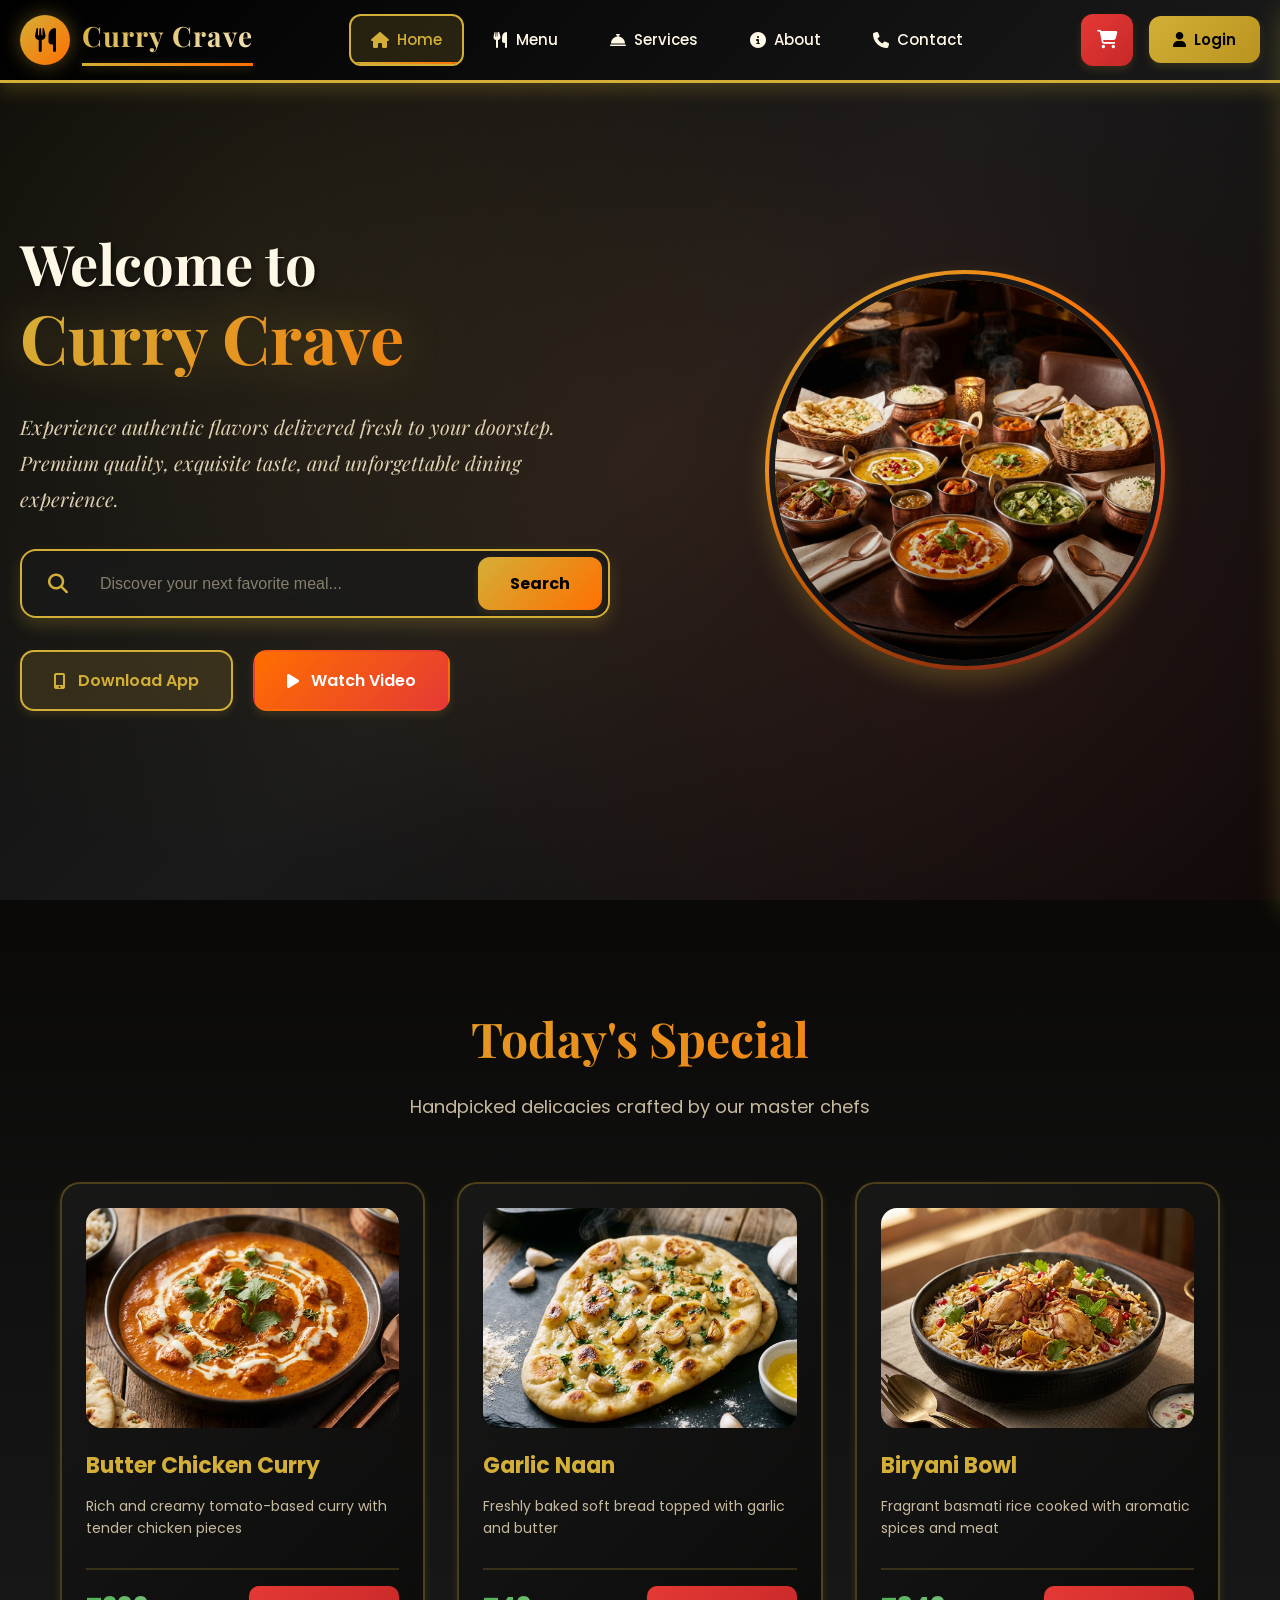
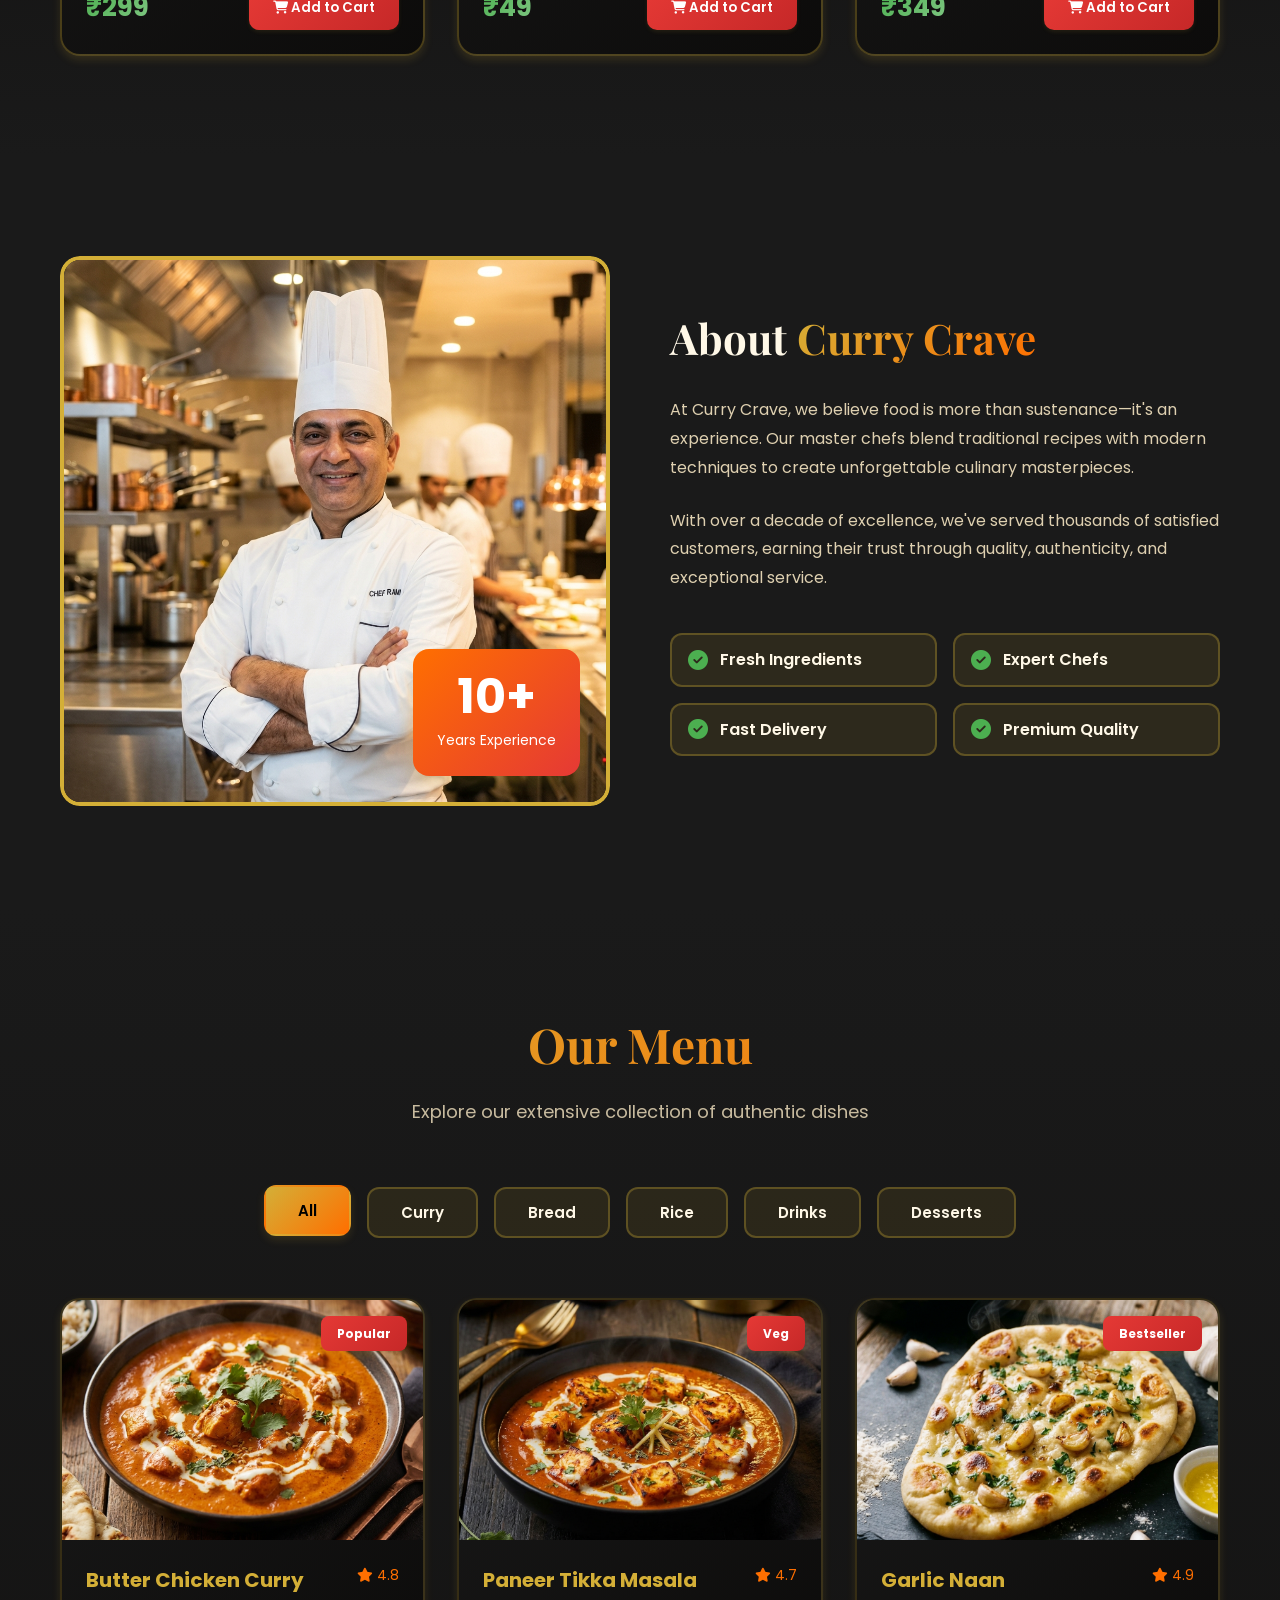
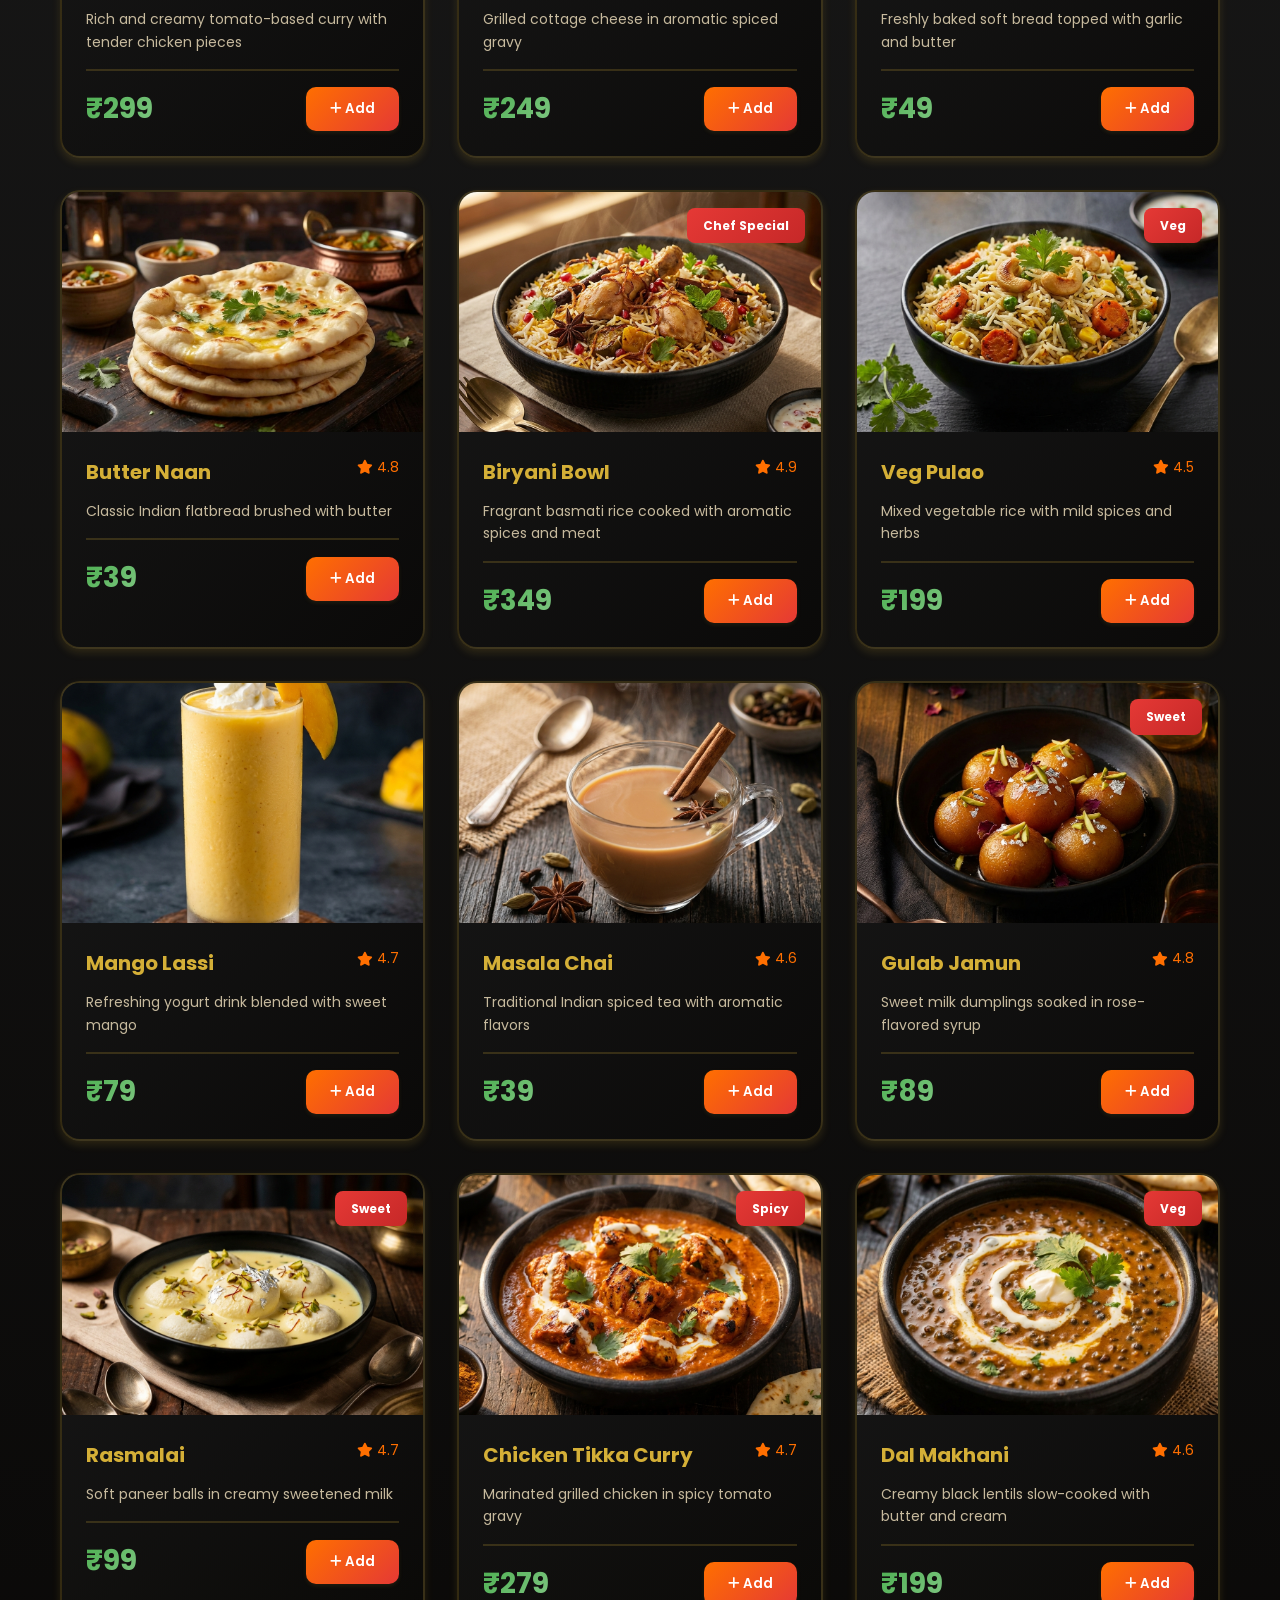
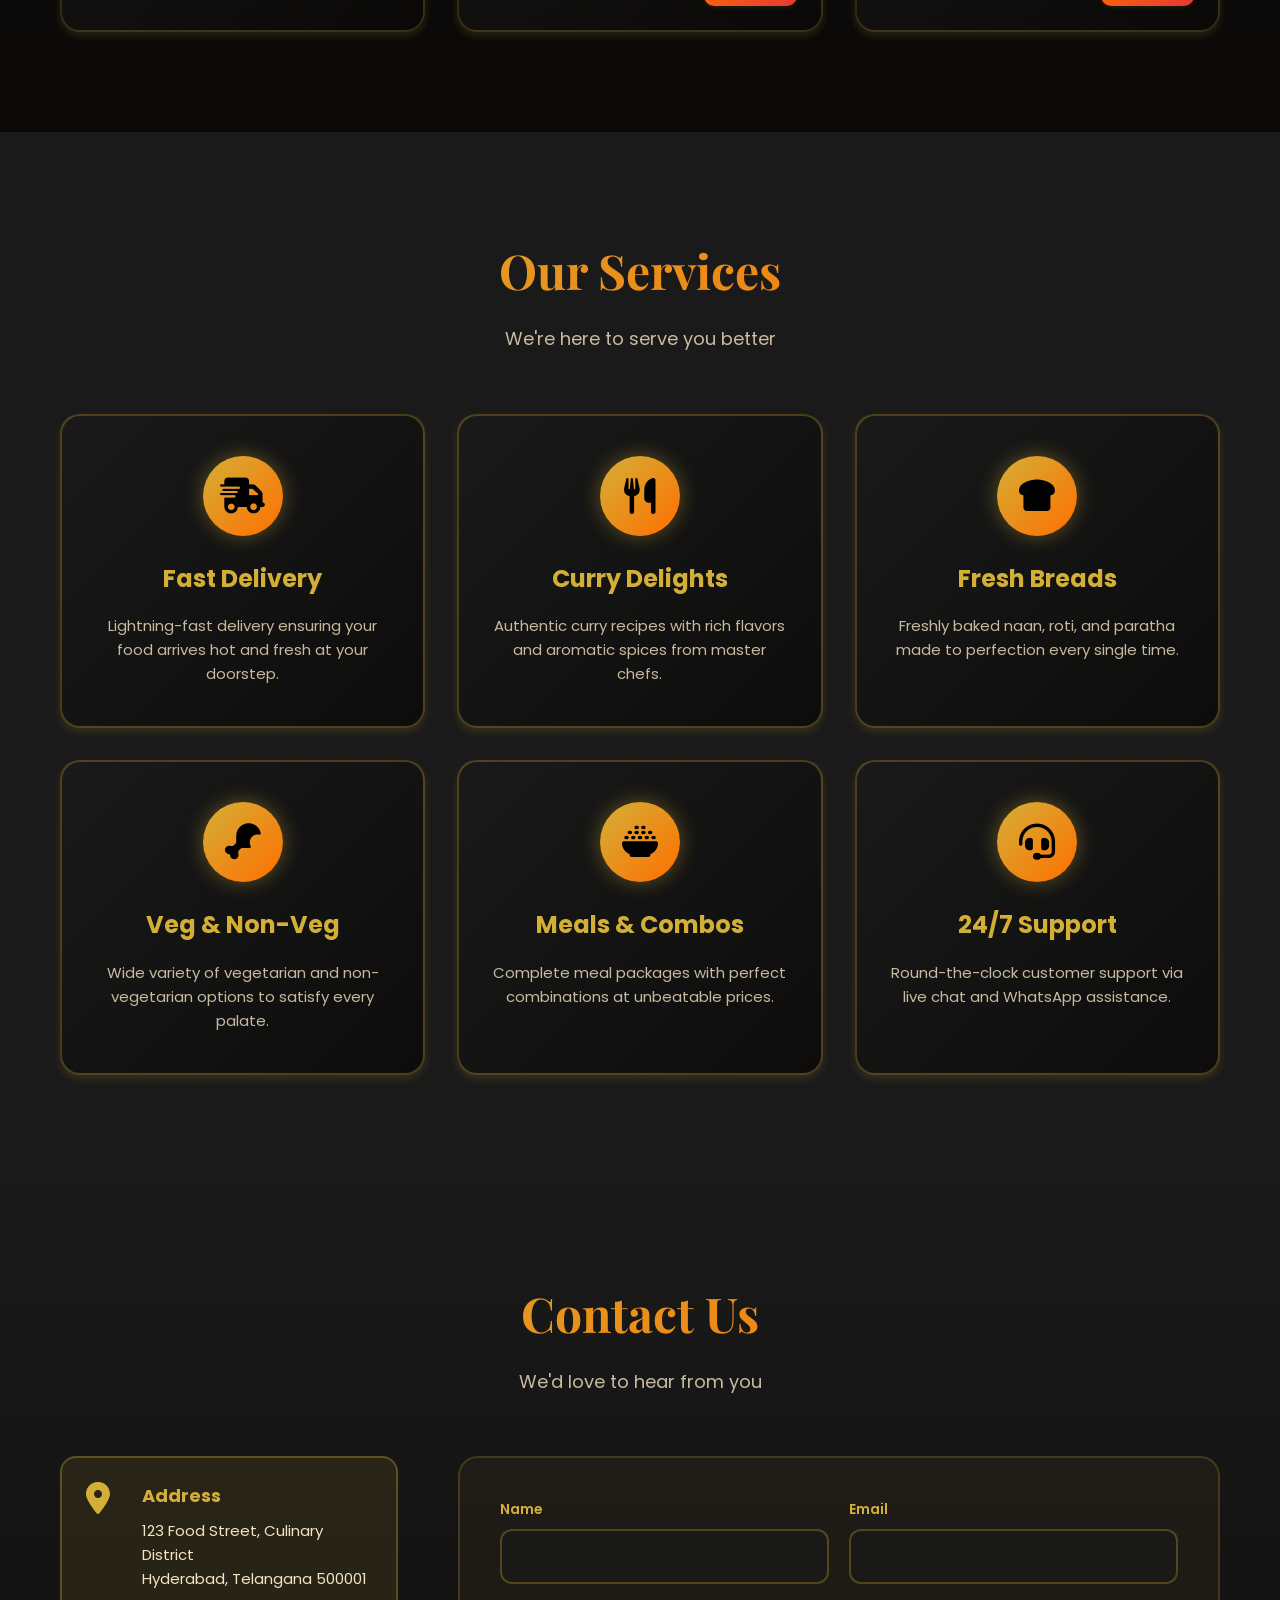
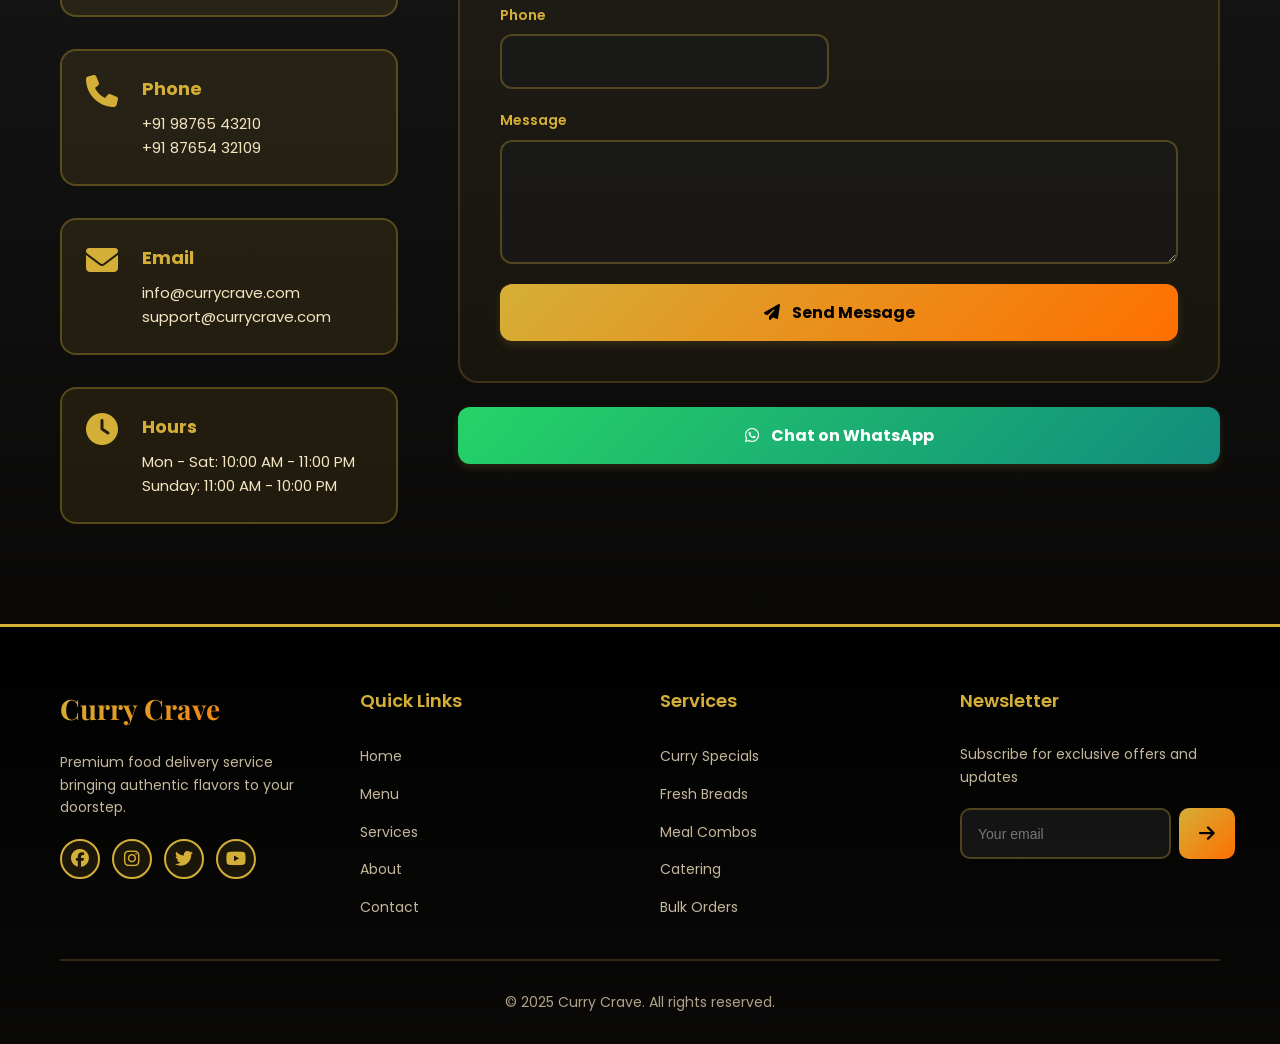
==== index.html @ 7a87005b "Initial commit: Complete Curry Crave website with all images and documentation" ====
<!DOCTYPE html>
<html lang="en">
<head>
    <meta charset="UTF-8">
    <meta name="viewport" content="width=device-width, initial-scale=1.0">
    <title>Curry Crave - Premium Food Delivery</title>
    <link rel="stylesheet" href="css/styles.css">
    <link rel="stylesheet" href="https://cdnjs.cloudflare.com/ajax/libs/font-awesome/6.4.0/css/all.min.css">
    <link href="https://fonts.googleapis.com/css2?family=Playfair+Display:wght@400;700&family=Poppins:wght@300;400;500;600;700&display=swap" rel="stylesheet">
</head>
<body>
    <!-- Navigation Bar -->
    <nav class="navbar" id="navbar">
        <div class="nav-container">
            <!-- Logo Section -->
            <div class="logo-section">
                <div class="logo-icon">
                    <i class="fas fa-utensils"></i>
                </div>
                <div class="logo-text">
                    <a href="#home" class="brand-name">Curry Crave</a>
                    <div class="logo-underline"></div>
                </div>
            </div>
            
            <!-- Desktop Navigation -->
            <div class="nav-links desktop-nav">
                <a href="#home" class="nav-link active">
                    <i class="fas fa-home"></i>
                    <span>Home</span>
                </a>
                <a href="#menu" class="nav-link">
                    <i class="fas fa-utensils"></i>
                    <span>Menu</span>
                </a>
                <a href="#services" class="nav-link">
                    <i class="fas fa-concierge-bell"></i>
                    <span>Services</span>
                </a>
                <a href="#about" class="nav-link">
                    <i class="fas fa-info-circle"></i>
                    <span>About</span>
                </a>
                <a href="#contact" class="nav-link">
                    <i class="fas fa-phone"></i>
                    <span>Contact</span>
                </a>
            </div>

            <!-- Cart and Auth Buttons -->
            <div class="nav-actions">
                <a href="#cart" class="cart-btn">
                    <i class="fas fa-shopping-cart"></i>
                    <span class="cart-count" id="cartCount">0</span>
                </a>
                <button class="auth-btn" id="authBtn">
                    <i class="fas fa-user"></i>
                    <span>Login</span>
                </button>
            </div>

            <!-- Mobile Menu Toggle -->
            <button class="mobile-menu-toggle" id="mobileMenuToggle">
                <span></span>
                <span></span>
                <span></span>
            </button>
        </div>

        <!-- Mobile Navigation -->
        <div class="mobile-nav" id="mobileNav">
            <a href="#home" class="mobile-nav-link">
                <i class="fas fa-home"></i>
                <span>Home</span>
            </a>
            <a href="#menu" class="mobile-nav-link">
                <i class="fas fa-utensils"></i>
                <span>Menu</span>
            </a>
            <a href="#services" class="mobile-nav-link">
                <i class="fas fa-concierge-bell"></i>
                <span>Services</span>
            </a>
            <a href="#about" class="mobile-nav-link">
                <i class="fas fa-info-circle"></i>
                <span>About</span>
            </a>
            <a href="#contact" class="mobile-nav-link">
                <i class="fas fa-phone"></i>
                <span>Contact</span>
            </a>
            <a href="#cart" class="mobile-nav-link cart-mobile">
                <i class="fas fa-shopping-cart"></i>
                <span>Cart</span>
            </a>
        </div>
    </nav>

    <!-- Hero Banner Section -->
    <section class="hero-banner" id="home">
        <div class="hero-overlay"></div>
        <div class="hero-content">
            <div class="hero-text">
                <h1 class="hero-title">
                    Welcome to
                    <br>
                    <span class="hero-highlight">Curry Crave</span>
                </h1>
                <p class="hero-subtitle">
                    Experience authentic flavors delivered fresh to your doorstep. Premium quality, 
                    exquisite taste, and unforgettable dining experience.
                </p>
                
                <!-- Search Bar -->
                <form class="hero-search" id="heroSearchForm">
                    <div class="search-wrapper">
                        <i class="fas fa-search search-icon"></i>
                        <input type="text" id="searchInput" placeholder="Discover your next favorite meal..." class="search-input">
                        <button type="submit" class="search-btn">Search</button>
                    </div>
                </form>

                <!-- Action Buttons -->
                <div class="hero-actions">
                    <button class="action-btn download-btn">
                        <i class="fas fa-mobile-alt"></i>
                        <span>Download App</span>
                    </button>
                    <button class="action-btn watch-btn" id="watchVideoBtn">
                        <i class="fas fa-play"></i>
                        <span>Watch Video</span>
                    </button>
                </div>
            </div>

            <div class="hero-image">
                <div class="image-container">
                    <img src="assets/images/hero-dish.jpg" alt="Delicious Curry" class="main-image">
                    <div class="image-overlay"></div>
                </div>
                <!-- Orbiting Images -->
                <div class="orbit-container">
                    <div class="orbit-item orbit-1">
                        <img src="assets/images/dish-1.jpg" alt="Dish 1">
                    </div>
                    <div class="orbit-item orbit-2">
                        <img src="assets/images/dish-2.jpg" alt="Dish 2">
                    </div>
                    <div class="orbit-item orbit-3">
                        <img src="assets/images/dish-3.jpg" alt="Dish 3">
                    </div>
                </div>
            </div>
        </div>
    </section>

    <!-- Special Menu Section -->
    <section class="special-menu" id="specialMenu">
        <div class="container">
            <div class="section-header">
                <h2 class="section-title">Today's Special</h2>
                <p class="section-subtitle">Handpicked delicacies crafted by our master chefs</p>
            </div>
            
            <div class="special-items" id="specialItems">
                <!-- Special items will be dynamically loaded -->
            </div>
        </div>
    </section>

    <!-- About Us Section -->
    <section class="about-section" id="about">
        <div class="container">
            <div class="about-content">
                <div class="about-image">
                    <img src="assets/images/about-chef.jpg" alt="Our Chef">
                    <div class="experience-badge">
                        <span class="badge-number">10+</span>
                        <span class="badge-text">Years Experience</span>
                    </div>
                </div>
                <div class="about-text">
                    <h2 class="about-title">About <span class="highlight">Curry Crave</span></h2>
                    <p class="about-description">
                        At Curry Crave, we believe food is more than sustenance—it's an experience. 
                        Our master chefs blend traditional recipes with modern techniques to create 
                        unforgettable culinary masterpieces.
                    </p>
                    <p class="about-description">
                        With over a decade of excellence, we've served thousands of satisfied customers, 
                        earning their trust through quality, authenticity, and exceptional service.
                    </p>
                    <div class="about-features">
                        <div class="feature-item">
                            <i class="fas fa-check-circle"></i>
                            <span>Fresh Ingredients</span>
                        </div>
                        <div class="feature-item">
                            <i class="fas fa-check-circle"></i>
                            <span>Expert Chefs</span>
                        </div>
                        <div class="feature-item">
                            <i class="fas fa-check-circle"></i>
                            <span>Fast Delivery</span>
                        </div>
                        <div class="feature-item">
                            <i class="fas fa-check-circle"></i>
                            <span>Premium Quality</span>
                        </div>
                    </div>
                </div>
            </div>
        </div>
    </section>

    <!-- Menu Section -->
    <section class="menu-section" id="menu">
        <div class="container">
            <div class="section-header">
                <h2 class="section-title">Our Menu</h2>
                <p class="section-subtitle">Explore our extensive collection of authentic dishes</p>
            </div>

            <!-- Category Filters -->
            <div class="category-filters">
                <button class="category-btn active" data-category="all">All</button>
                <button class="category-btn" data-category="curry">Curry</button>
                <button class="category-btn" data-category="bread">Bread</button>
                <button class="category-btn" data-category="rice">Rice</button>
                <button class="category-btn" data-category="drinks">Drinks</button>
                <button class="category-btn" data-category="desserts">Desserts</button>
            </div>

            <!-- Menu Items Grid -->
            <div class="menu-grid" id="menuGrid">
                <!-- Menu items will be dynamically loaded -->
            </div>
        </div>
    </section>

    <!-- Services Section -->
    <section class="services-section" id="services">
        <div class="container">
            <div class="section-header">
                <h2 class="section-title">Our Services</h2>
                <p class="section-subtitle">We're here to serve you better</p>
            </div>

            <div class="services-grid">
                <div class="service-card">
                    <div class="service-icon">
                        <i class="fas fa-shipping-fast"></i>
                    </div>
                    <h3 class="service-title">Fast Delivery</h3>
                    <p class="service-description">
                        Lightning-fast delivery ensuring your food arrives hot and fresh at your doorstep.
                    </p>
                </div>

                <div class="service-card">
                    <div class="service-icon">
                        <i class="fas fa-utensils"></i>
                    </div>
                    <h3 class="service-title">Curry Delights</h3>
                    <p class="service-description">
                        Authentic curry recipes with rich flavors and aromatic spices from master chefs.
                    </p>
                </div>

                <div class="service-card">
                    <div class="service-icon">
                        <i class="fas fa-bread-slice"></i>
                    </div>
                    <h3 class="service-title">Fresh Breads</h3>
                    <p class="service-description">
                        Freshly baked naan, roti, and paratha made to perfection every single time.
                    </p>
                </div>

                <div class="service-card">
                    <div class="service-icon">
                        <i class="fas fa-drumstick-bite"></i>
                    </div>
                    <h3 class="service-title">Veg & Non-Veg</h3>
                    <p class="service-description">
                        Wide variety of vegetarian and non-vegetarian options to satisfy every palate.
                    </p>
                </div>

                <div class="service-card">
                    <div class="service-icon">
                        <i class="fas fa-bowl-rice"></i>
                    </div>
                    <h3 class="service-title">Meals & Combos</h3>
                    <p class="service-description">
                        Complete meal packages with perfect combinations at unbeatable prices.
                    </p>
                </div>

                <div class="service-card">
                    <div class="service-icon">
                        <i class="fas fa-headset"></i>
                    </div>
                    <h3 class="service-title">24/7 Support</h3>
                    <p class="service-description">
                        Round-the-clock customer support via live chat and WhatsApp assistance.
                    </p>
                </div>
            </div>
        </div>
    </section>

    <!-- Contact Section -->
    <section class="contact-section" id="contact">
        <div class="container">
            <div class="section-header">
                <h2 class="section-title">Contact Us</h2>
                <p class="section-subtitle">We'd love to hear from you</p>
            </div>

            <div class="contact-content">
                <div class="contact-info">
                    <div class="info-item">
                        <i class="fas fa-map-marker-alt"></i>
                        <div>
                            <h4>Address</h4>
                            <p>123 Food Street, Culinary District<br>Hyderabad, Telangana 500001</p>
                        </div>
                    </div>
                    <div class="info-item">
                        <i class="fas fa-phone"></i>
                        <div>
                            <h4>Phone</h4>
                            <p>+91 98765 43210<br>+91 87654 32109</p>
                        </div>
                    </div>
                    <div class="info-item">
                        <i class="fas fa-envelope"></i>
                        <div>
                            <h4>Email</h4>
                            <p>info@currycrave.com<br>support@currycrave.com</p>
                        </div>
                    </div>
                    <div class="info-item">
                        <i class="fas fa-clock"></i>
                        <div>
                            <h4>Hours</h4>
                            <p>Mon - Sat: 10:00 AM - 11:00 PM<br>Sunday: 11:00 AM - 10:00 PM</p>
                        </div>
                    </div>
                </div>

                <div class="contact-form-wrapper">
                    <form class="contact-form" id="contactForm">
                        <div class="form-group">
                            <label for="name">Name</label>
                            <input type="text" id="name" name="name" required>
                        </div>
                        <div class="form-group">
                            <label for="email">Email</label>
                            <input type="email" id="email" name="email" required>
                        </div>
                        <div class="form-group">
                            <label for="phone">Phone</label>
                            <input type="tel" id="phone" name="phone" required>
                        </div>
                        <div class="form-group full-width">
                            <label for="message">Message</label>
                            <textarea id="message" name="message" rows="4" required></textarea>
                        </div>
                        <button type="submit" class="submit-btn">
                            <i class="fas fa-paper-plane"></i>
                            <span>Send Message</span>
                        </button>
                    </form>
                    <button class="whatsapp-btn" id="whatsappBtn">
                        <i class="fab fa-whatsapp"></i>
                        <span>Chat on WhatsApp</span>
                    </button>
                </div>
            </div>
        </div>
    </section>

    <!-- Footer -->
    <footer class="footer">
        <div class="container">
            <div class="footer-content">
                <div class="footer-section">
                    <h3 class="footer-title">Curry Crave</h3>
                    <p class="footer-text">
                        Premium food delivery service bringing authentic flavors to your doorstep.
                    </p>
                    <div class="social-links">
                        <a href="#" class="social-link"><i class="fab fa-facebook"></i></a>
                        <a href="#" class="social-link"><i class="fab fa-instagram"></i></a>
                        <a href="#" class="social-link"><i class="fab fa-twitter"></i></a>
                        <a href="#" class="social-link"><i class="fab fa-youtube"></i></a>
                    </div>
                </div>

                <div class="footer-section">
                    <h4 class="footer-subtitle">Quick Links</h4>
                    <ul class="footer-links">
                        <li><a href="#home">Home</a></li>
                        <li><a href="#menu">Menu</a></li>
                        <li><a href="#services">Services</a></li>
                        <li><a href="#about">About</a></li>
                        <li><a href="#contact">Contact</a></li>
                    </ul>
                </div>

                <div class="footer-section">
                    <h4 class="footer-subtitle">Services</h4>
                    <ul class="footer-links">
                        <li><a href="#">Curry Specials</a></li>
                        <li><a href="#">Fresh Breads</a></li>
                        <li><a href="#">Meal Combos</a></li>
                        <li><a href="#">Catering</a></li>
                        <li><a href="#">Bulk Orders</a></li>
                    </ul>
                </div>

                <div class="footer-section">
                    <h4 class="footer-subtitle">Newsletter</h4>
                    <p class="footer-text">Subscribe for exclusive offers and updates</p>
                    <form class="newsletter-form">
                        <input type="email" placeholder="Your email" required>
                        <button type="submit"><i class="fas fa-arrow-right"></i></button>
                    </form>
                </div>
            </div>

            <div class="footer-bottom">
                <p>&copy; 2025 Curry Crave. All rights reserved.</p>
            </div>
        </div>
    </footer>

    <!-- Video Modal -->
    <div class="video-modal" id="videoModal">
        <button class="close-modal" id="closeVideo">
            <i class="fas fa-times"></i>
        </button>
        <div class="video-container">
            <iframe id="videoFrame" width="100%" height="100%" src="" frameborder="0" allow="accelerometer; autoplay; clipboard-write; encrypted-media; gyroscope; picture-in-picture" allowfullscreen></iframe>
        </div>
    </div>

    <!-- Login Modal -->
    <div class="login-modal" id="loginModal">
        <div class="modal-overlay" id="modalOverlay"></div>
        <div class="modal-content">
            <button class="close-modal" id="closeLogin">
                <i class="fas fa-times"></i>
            </button>
            <h2 class="modal-title">Curry Crave</h2>
            <form class="login-form" id="loginForm">
                <div class="form-group">
                    <label for="loginEmail">
                        <i class="fas fa-envelope"></i>
                        Email
                    </label>
                    <input type="email" id="loginEmail" required>
                </div>
                <div class="form-group">
                    <label for="loginPassword">
                        <i class="fas fa-lock"></i>
                        Password
                    </label>
                    <div class="password-wrapper">
                        <input type="password" id="loginPassword" required>
                        <button type="button" class="toggle-password">
                            <i class="fas fa-eye"></i>
                        </button>
                    </div>
                </div>
                <div class="form-options">
                    <label class="checkbox-label">
                        <input type="checkbox" id="rememberMe">
                        <span>Remember me</span>
                    </label>
                    <a href="#" class="forgot-link">Forgot Password?</a>
                </div>
                <button type="submit" class="submit-btn">
                    <i class="fas fa-sign-in-alt"></i>
                    <span>Login</span>
                </button>
                <p class="form-footer">
                    Don't have an account? <a href="#" class="signup-link">Sign Up</a>
                </p>
            </form>
        </div>
    </div>

    <!-- Cart Sidebar -->
    <div class="cart-sidebar" id="cartSidebar">
        <div class="cart-header">
            <h3>Your Cart</h3>
            <button class="close-cart" id="closeCart">
                <i class="fas fa-times"></i>
            </button>
        </div>
        <div class="cart-items" id="cartItems">
            <!-- Cart items will be dynamically loaded -->
        </div>
        <div class="cart-footer">
            <div class="cart-total">
                <span>Total:</span>
                <span class="total-amount" id="totalAmount">₹0</span>
            </div>
            <button class="checkout-btn" id="checkoutBtn">
                <i class="fas fa-shopping-bag"></i>
                <span>Checkout</span>
            </button>
        </div>
    </div>

    <!-- Toast Notification -->
    <div class="toast" id="toast">
        <i class="fas fa-check-circle"></i>
        <span id="toastMessage">Success!</span>
    </div>

    <!-- Scripts -->
    <script src="js/cart.js"></script>
    <script src="js/main.js"></script>
</body>
</html>
---- css/styles.css ----
/* 
 * Curry Crave - Premium Food Delivery Website
 * Color Scheme: Light Gold & Black, Fresh Green, Red & Orange
 */

/* ===== CSS VARIABLES ===== */
:root {
    /* Primary Colors - Gold & Black */
    --primary-gold: #D4AF37;
    --light-gold: #F4E4C1;
    --dark-gold: #B8941F;
    --black: #000000;
    --rich-black: #0A0908;
    --soft-black: #1A1A1A;
    
    /* Secondary Colors - Fresh Green */
    --fresh-green: #4CAF50;
    --light-green: #81C784;
    --dark-green: #388E3C;
    
    /* Accent Colors - Red & Orange */
    --vibrant-red: #E53935;
    --light-red: #FF6F61;
    --deep-red: #C62828;
    --vibrant-orange: #FF6F00;
    --light-orange: #FFA726;
    --deep-orange: #E65100;
    
    /* Neutral Colors */
    --white: #FFFFFF;
    --cream: #FFF8E7;
    --light-gray: #F5F5F5;
    --gray: #9E9E9E;
    --dark-gray: #424242;
    
    /* Fonts */
    --font-primary: 'Poppins', sans-serif;
    --font-secondary: 'Playfair Display', serif;
    
    /* Transitions */
    --transition-fast: 0.2s ease;
    --transition-normal: 0.3s ease;
    --transition-slow: 0.5s ease;
    
    /* Shadows */
    --shadow-sm: 0 2px 4px rgba(212, 175, 55, 0.1);
    --shadow-md: 0 4px 8px rgba(212, 175, 55, 0.15);
    --shadow-lg: 0 8px 16px rgba(212, 175, 55, 0.2);
    --shadow-xl: 0 12px 24px rgba(212, 175, 55, 0.25);
    --shadow-glow: 0 0 20px rgba(212, 175, 55, 0.4);
}

/* ===== RESET & BASE STYLES ===== */
* {
    margin: 0;
    padding: 0;
    box-sizing: border-box;
}

html {
    scroll-behavior: smooth;
}

body {
    font-family: var(--font-primary);
    background-color: var(--rich-black);
    color: var(--cream);
    line-height: 1.6;
    overflow-x: hidden;
}

img {
    max-width: 100%;
    height: auto;
    display: block;
}

a {
    text-decoration: none;
    color: inherit;
}

button {
    border: none;
    background: none;
    cursor: pointer;
    font-family: inherit;
}

.container {
    max-width: 1200px;
    margin: 0 auto;
    padding: 0 20px;
}

/* ===== NAVIGATION BAR ===== */
.navbar {
    position: fixed;
    top: 0;
    left: 0;
    width: 100%;
    background: linear-gradient(135deg, var(--black) 0%, var(--soft-black) 100%);
    border-bottom: 3px solid var(--primary-gold);
    box-shadow: var(--shadow-lg);
    z-index: 1000;
    transition: var(--transition-normal);
}

.navbar.scrolled {
    background: rgba(0, 0, 0, 0.95);
    backdrop-filter: blur(10px);
}

.nav-container {
    max-width: 1400px;
    margin: 0 auto;
    padding: 0 20px;
    display: flex;
    align-items: center;
    justify-content: space-between;
    height: 80px;
}

/* Logo Section */
.logo-section {
    display: flex;
    align-items: center;
    gap: 12px;
    position: relative;
    z-index: 10;
}

.logo-icon {
    width: 50px;
    height: 50px;
    background: linear-gradient(135deg, var(--primary-gold), var(--vibrant-orange));
    border-radius: 50%;
    display: flex;
    align-items: center;
    justify-content: center;
    box-shadow: var(--shadow-glow);
    transition: var(--transition-normal);
}

.logo-icon:hover {
    transform: rotate(12deg) scale(1.05);
}

.logo-icon i {
    font-size: 24px;
    color: var(--black);
}

.logo-text {
    display: flex;
    flex-direction: column;
}

.brand-name {
    font-family: var(--font-secondary);
    font-size: 28px;
    font-weight: 700;
    background: linear-gradient(135deg, var(--primary-gold), var(--light-gold));
    -webkit-background-clip: text;
    -webkit-text-fill-color: transparent;
    background-clip: text;
    letter-spacing: 1px;
    transition: var(--transition-normal);
}

.brand-name:hover {
    letter-spacing: 2px;
}

.logo-underline {
    height: 3px;
    background: linear-gradient(90deg, var(--primary-gold), var(--vibrant-orange));
    width: 100%;
    margin-top: 4px;
    box-shadow: 0 2px 8px rgba(212, 175, 55, 0.3);
}

/* Desktop Navigation */
.desktop-nav {
    display: flex;
    align-items: center;
    gap: 8px;
}

.nav-link {
    display: flex;
    align-items: center;
    gap: 8px;
    padding: 12px 20px;
    border-radius: 12px;
    border: 2px solid transparent;
    font-size: 15px;
    font-weight: 500;
    color: var(--cream);
    transition: var(--transition-normal);
    position: relative;
    overflow: hidden;
}

.nav-link::before {
    content: '';
    position: absolute;
    bottom: 0;
    left: 0;
    width: 0;
    height: 2px;
    background: linear-gradient(90deg, var(--primary-gold), var(--vibrant-orange));
    transition: var(--transition-normal);
}

.nav-link:hover::before,
.nav-link.active::before {
    width: 100%;
}

.nav-link:hover {
    background: rgba(212, 175, 55, 0.1);
    border-color: var(--primary-gold);
    color: var(--primary-gold);
    box-shadow: var(--shadow-md);
}

.nav-link.active {
    background: rgba(212, 175, 55, 0.15);
    border-color: var(--primary-gold);
    color: var(--primary-gold);
}

.nav-link i {
    font-size: 16px;
}

/* Nav Actions */
.nav-actions {
    display: flex;
    align-items: center;
    gap: 16px;
}

.cart-btn {
    position: relative;
    padding: 12px 16px;
    background: linear-gradient(135deg, var(--vibrant-red), var(--deep-red));
    border-radius: 12px;
    color: var(--white);
    font-size: 18px;
    transition: var(--transition-normal);
    box-shadow: var(--shadow-md);
}

.cart-btn:hover {
    transform: translateY(-2px);
    box-shadow: var(--shadow-lg);
}

.cart-count {
    position: absolute;
    top: -8px;
    right: -8px;
    background: linear-gradient(135deg, var(--vibrant-orange), var(--light-orange));
    color: var(--white);
    width: 24px;
    height: 24px;
    border-radius: 50%;
    display: flex;
    align-items: center;
    justify-content: center;
    font-size: 12px;
    font-weight: 700;
    box-shadow: 0 2px 8px rgba(255, 111, 0, 0.4);
}

.auth-btn {
    display: flex;
    align-items: center;
    gap: 8px;
    padding: 12px 24px;
    background: linear-gradient(135deg, var(--primary-gold), var(--dark-gold));
    border-radius: 12px;
    color: var(--black);
    font-weight: 600;
    font-size: 15px;
    transition: var(--transition-normal);
    box-shadow: var(--shadow-md);
}

.auth-btn:hover {
    transform: translateY(-2px);
    box-shadow: var(--shadow-lg);
}

/* Mobile Menu Toggle */
.mobile-menu-toggle {
    display: none;
    flex-direction: column;
    gap: 6px;
    padding: 8px;
    border-radius: 8px;
    border: 2px solid var(--primary-gold);
    background: rgba(212, 175, 55, 0.1);
    transition: var(--transition-normal);
}

.mobile-menu-toggle span {
    display: block;
    width: 24px;
    height: 3px;
    background: var(--primary-gold);
    border-radius: 2px;
    transition: var(--transition-normal);
}

.mobile-menu-toggle.active span:nth-child(1) {
    transform: rotate(45deg) translate(8px, 8px);
}

.mobile-menu-toggle.active span:nth-child(2) {
    opacity: 0;
}

.mobile-menu-toggle.active span:nth-child(3) {
    transform: rotate(-45deg) translate(8px, -8px);
}

/* Mobile Navigation */
.mobile-nav {
    display: none;
    flex-direction: column;
    background: linear-gradient(135deg, var(--soft-black), var(--black));
    border-top: 2px solid var(--primary-gold);
    padding: 20px;
    gap: 12px;
    max-height: 0;
    overflow: hidden;
    transition: max-height 0.3s ease;
}

.mobile-nav.active {
    display: flex;
    max-height: 500px;
}

.mobile-nav-link {
    display: flex;
    align-items: center;
    gap: 12px;
    padding: 16px;
    border-radius: 12px;
    border: 2px solid rgba(212, 175, 55, 0.3);
    color: var(--cream);
    font-size: 16px;
    font-weight: 500;
    transition: var(--transition-normal);
}

.mobile-nav-link:hover,
.mobile-nav-link.active {
    background: rgba(212, 175, 55, 0.1);
    border-color: var(--primary-gold);
    color: var(--primary-gold);
}

.mobile-nav-link.cart-mobile {
    background: linear-gradient(135deg, var(--vibrant-red), var(--deep-red));
    color: var(--white);
    border: none;
}

/* ===== HERO BANNER ===== */
.hero-banner {
    min-height: 100vh;
    display: flex;
    align-items: center;
    padding: 120px 20px 80px;
    position: relative;
    background: linear-gradient(135deg, var(--rich-black) 0%, var(--soft-black) 50%, var(--rich-black) 100%);
    overflow: hidden;
}

.hero-overlay {
    position: absolute;
    inset: 0;
    background: 
        radial-gradient(circle at 20% 30%, rgba(212, 175, 55, 0.08) 0%, transparent 50%),
        radial-gradient(circle at 80% 70%, rgba(229, 57, 53, 0.08) 0%, transparent 50%),
        radial-gradient(circle at 50% 50%, rgba(255, 111, 0, 0.05) 0%, transparent 70%);
    pointer-events: none;
}

.hero-content {
    max-width: 1400px;
    margin: 0 auto;
    display: grid;
    grid-template-columns: 1fr 1fr;
    gap: 60px;
    align-items: center;
    position: relative;
    z-index: 1;
}

.hero-text {
    display: flex;
    flex-direction: column;
    gap: 32px;
}

.hero-title {
    font-family: var(--font-secondary);
    font-size: 56px;
    font-weight: 700;
    line-height: 1.2;
    color: var(--cream);
    text-shadow: 2px 2px 4px rgba(0, 0, 0, 0.5);
}

.hero-highlight {
    display: block;
    background: linear-gradient(135deg, var(--primary-gold), var(--vibrant-orange));
    -webkit-background-clip: text;
    -webkit-text-fill-color: transparent;
    background-clip: text;
    font-size: 68px;
    text-shadow: none;
    filter: drop-shadow(0 0 20px rgba(212, 175, 55, 0.3));
}

.hero-subtitle {
    font-family: var(--font-secondary);
    font-size: 20px;
    font-style: italic;
    color: var(--light-gold);
    max-width: 600px;
    line-height: 1.8;
    opacity: 0.9;
}

/* Hero Search */
.hero-search {
    width: 100%;
    max-width: 650px;
}

.search-wrapper {
    display: flex;
    align-items: center;
    background: rgba(26, 26, 26, 0.8);
    backdrop-filter: blur(10px);
    border: 2px solid var(--primary-gold);
    border-radius: 16px;
    padding: 6px;
    box-shadow: var(--shadow-lg);
    transition: var(--transition-normal);
}

.search-wrapper:hover {
    border-color: var(--vibrant-orange);
    box-shadow: var(--shadow-glow);
}

.search-icon {
    padding: 0 20px;
    font-size: 20px;
    color: var(--primary-gold);
}

.search-input {
    flex: 1;
    padding: 16px 12px;
    background: transparent;
    border: none;
    outline: none;
    color: var(--cream);
    font-size: 16px;
    font-weight: 500;
}

.search-input::placeholder {
    color: rgba(244, 228, 193, 0.5);
}

.search-btn {
    padding: 14px 32px;
    background: linear-gradient(135deg, var(--primary-gold), var(--vibrant-orange));
    border-radius: 12px;
    color: var(--black);
    font-weight: 700;
    font-size: 16px;
    transition: var(--transition-normal);
    box-shadow: var(--shadow-md);
}

.search-btn:hover {
    transform: translateY(-2px);
    box-shadow: var(--shadow-lg);
}

/* Hero Actions */
.hero-actions {
    display: flex;
    gap: 20px;
    flex-wrap: wrap;
}

.action-btn {
    display: flex;
    align-items: center;
    gap: 12px;
    padding: 16px 32px;
    border-radius: 14px;
    font-size: 16px;
    font-weight: 600;
    transition: var(--transition-normal);
    box-shadow: var(--shadow-md);
}

.download-btn {
    background: rgba(212, 175, 55, 0.15);
    border: 2px solid var(--primary-gold);
    color: var(--primary-gold);
}

.download-btn:hover {
    background: var(--primary-gold);
    color: var(--black);
    transform: translateY(-3px);
    box-shadow: var(--shadow-lg);
}

.watch-btn {
    background: linear-gradient(135deg, var(--vibrant-orange), var(--vibrant-red));
    color: var(--white);
    border: 2px solid transparent;
}

.watch-btn:hover {
    transform: translateY(-3px);
    box-shadow: var(--shadow-xl);
}

/* Hero Image */
.hero-image {
    position: relative;
    display: flex;
    align-items: center;
    justify-content: center;
    min-height: 500px;
}

.image-container {
    position: relative;
    width: 400px;
    height: 400px;
    border-radius: 50%;
    padding: 4px;
    background: linear-gradient(135deg, var(--primary-gold), var(--vibrant-orange), var(--vibrant-red));
    box-shadow: var(--shadow-xl);
    z-index: 2;
}

.main-image {
    width: 100%;
    height: 100%;
    object-fit: cover;
    object-position: center;
    border-radius: 50%;
    border: 6px solid var(--soft-black);
}

.image-overlay {
    position: absolute;
    inset: 0;
    background: linear-gradient(to bottom, transparent 50%, rgba(0, 0, 0, 0.4));
    border-radius: 50%;
}

/* Orbiting Images */
.orbit-container {
    position: absolute;
    inset: 0;
    z-index: 1;
}

.orbit-item {
    position: absolute;
    left: 50%;
    top: 50%;
    transform: translate(-50%, -50%);
    width: 120px;
    height: 120px;
}

.orbit-item img {
    width: 100%;
    height: 100%;
    object-fit: cover;
    border-radius: 50%;
    border: 4px solid var(--primary-gold);
    box-shadow: var(--shadow-lg);
    padding: 4px;
}

.orbit-1 {
    animation: orbit 20s linear infinite;
}

.orbit-2 {
    animation: orbit 20s linear infinite -6.67s;
}

.orbit-3 {
    animation: orbit 20s linear infinite -13.33s;
}

@keyframes orbit {
    from {
        transform: translate(-50%, -50%) rotate(0deg) translateX(250px) rotate(0deg);
    }
    to {
        transform: translate(-50%, -50%) rotate(360deg) translateX(250px) rotate(-360deg);
    }
}
/* ===== SECTION HEADERS ===== */
.section-header {
    text-align: center;
    margin-bottom: 60px;
}

.section-title {
    font-family: var(--font-secondary);
    font-size: 48px;
    font-weight: 700;
    background: linear-gradient(135deg, var(--primary-gold), var(--vibrant-orange));
    -webkit-background-clip: text;
    -webkit-text-fill-color: transparent;
    background-clip: text;
    margin-bottom: 16px;
}

.section-subtitle {
    font-size: 18px;
    color: var(--light-gold);
    opacity: 0.8;
}

/* ===== SPECIAL MENU SECTION ===== */
.special-menu {
    padding: 100px 20px;
    background: linear-gradient(180deg, var(--rich-black), var(--soft-black));
}

.special-items {
    display: grid;
    grid-template-columns: repeat(auto-fit, minmax(280px, 1fr));
    gap: 32px;
}

.special-card {
    background: linear-gradient(135deg, rgba(26, 26, 26, 0.8), rgba(10, 9, 8, 0.8));
    border: 2px solid rgba(212, 175, 55, 0.3);
    border-radius: 20px;
    padding: 24px;
    transition: var(--transition-normal);
    box-shadow: var(--shadow-md);
}

.special-card:hover {
    transform: translateY(-8px);
    border-color: var(--primary-gold);
    box-shadow: var(--shadow-xl);
}

.special-image {
    width: 100%;
    height: 220px;
    border-radius: 16px;
    overflow: hidden;
    margin-bottom: 20px;
}

.special-image img {
    width: 100%;
    height: 100%;
    object-fit: cover;
    transition: var(--transition-slow);
}

.special-card:hover .special-image img {
    transform: scale(1.1);
}

.special-info {
    display: flex;
    flex-direction: column;
    gap: 12px;
}

.special-name {
    font-size: 22px;
    font-weight: 700;
    color: var(--primary-gold);
}

.special-description {
    font-size: 14px;
    color: var(--light-gold);
    opacity: 0.8;
}

.special-footer {
    display: flex;
    justify-content: space-between;
    align-items: center;
    margin-top: 16px;
    padding-top: 16px;
    border-top: 2px solid rgba(212, 175, 55, 0.2);
}

.special-price {
    font-size: 26px;
    font-weight: 700;
    background: linear-gradient(135deg, var(--fresh-green), var(--light-green));
    -webkit-background-clip: text;
    -webkit-text-fill-color: transparent;
    background-clip: text;
}

.add-to-cart-btn {
    padding: 12px 24px;
    background: linear-gradient(135deg, var(--vibrant-red), var(--deep-red));
    color: var(--white);
    border-radius: 10px;
    font-weight: 600;
    transition: var(--transition-normal);
    box-shadow: var(--shadow-sm);
}

.add-to-cart-btn:hover {
    transform: scale(1.05);
    box-shadow: var(--shadow-md);
}

/* ===== ABOUT SECTION ===== */
.about-section {
    padding: 100px 20px;
    background: var(--soft-black);
}

.about-content {
    display: grid;
    grid-template-columns: 1fr 1fr;
    gap: 60px;
    align-items: center;
}

.about-image {
    position: relative;
    border-radius: 20px;
    overflow: hidden;
}

.about-image img {
    width: 100%;
    height: auto;
    border-radius: 20px;
    border: 4px solid var(--primary-gold);
    box-shadow: var(--shadow-xl);
}

.experience-badge {
    position: absolute;
    bottom: 30px;
    right: 30px;
    background: linear-gradient(135deg, var(--vibrant-orange), var(--vibrant-red));
    padding: 24px;
    border-radius: 16px;
    text-align: center;
    box-shadow: var(--shadow-lg);
}

.badge-number {
    display: block;
    font-size: 48px;
    font-weight: 700;
    color: var(--white);
    line-height: 1;
}

.badge-text {
    display: block;
    font-size: 14px;
    color: var(--white);
    margin-top: 8px;
}

.about-text {
    display: flex;
    flex-direction: column;
    gap: 24px;
}

.about-title {
    font-family: var(--font-secondary);
    font-size: 42px;
    font-weight: 700;
    color: var(--cream);
}

.about-title .highlight {
    background: linear-gradient(135deg, var(--primary-gold), var(--vibrant-orange));
    -webkit-background-clip: text;
    -webkit-text-fill-color: transparent;
    background-clip: text;
}

.about-description {
    font-size: 16px;
    line-height: 1.8;
    color: var(--light-gold);
    opacity: 0.9;
}

.about-features {
    display: grid;
    grid-template-columns: repeat(2, 1fr);
    gap: 16px;
    margin-top: 16px;
}

.feature-item {
    display: flex;
    align-items: center;
    gap: 12px;
    padding: 12px 16px;
    background: rgba(212, 175, 55, 0.1);
    border: 2px solid rgba(212, 175, 55, 0.3);
    border-radius: 12px;
    transition: var(--transition-normal);
}

.feature-item:hover {
    border-color: var(--primary-gold);
    background: rgba(212, 175, 55, 0.15);
}

.feature-item i {
    color: var(--fresh-green);
    font-size: 20px;
}

.feature-item span {
    color: var(--cream);
    font-weight: 600;
}

/* ===== MENU SECTION ===== */
.menu-section {
    padding: 100px 20px;
    background: linear-gradient(180deg, var(--soft-black), var(--rich-black));
}

.category-filters {
    display: flex;
    justify-content: center;
    flex-wrap: wrap;
    gap: 16px;
    margin-bottom: 60px;
}

.category-btn {
    padding: 12px 32px;
    background: rgba(212, 175, 55, 0.1);
    border: 2px solid rgba(212, 175, 55, 0.3);
    border-radius: 12px;
    color: var(--cream);
    font-weight: 600;
    font-size: 15px;
    transition: var(--transition-normal);
    cursor: pointer;
}

.category-btn:hover,
.category-btn.active {
    background: linear-gradient(135deg, var(--primary-gold), var(--vibrant-orange));
    border-color: transparent;
    color: var(--black);
    box-shadow: var(--shadow-md);
    transform: translateY(-2px);
}

.menu-grid {
    display: grid;
    grid-template-columns: repeat(auto-fill, minmax(300px, 1fr));
    gap: 32px;
}

.menu-card {
    background: linear-gradient(135deg, rgba(26, 26, 26, 0.9), rgba(10, 9, 8, 0.9));
    border: 2px solid rgba(212, 175, 55, 0.2);
    border-radius: 20px;
    overflow: hidden;
    transition: var(--transition-normal);
    box-shadow: var(--shadow-md);
}

.menu-card:hover {
    transform: translateY(-10px);
    border-color: var(--primary-gold);
    box-shadow: var(--shadow-xl);
}

.menu-image {
    position: relative;
    height: 240px;
    overflow: hidden;
}

.menu-image img {
    width: 100%;
    height: 100%;
    object-fit: cover;
    transition: var(--transition-slow);
}

.menu-card:hover .menu-image img {
    transform: scale(1.15);
}

.menu-badge {
    position: absolute;
    top: 16px;
    right: 16px;
    padding: 8px 16px;
    background: linear-gradient(135deg, var(--vibrant-red), var(--deep-red));
    color: var(--white);
    border-radius: 8px;
    font-size: 12px;
    font-weight: 700;
    box-shadow: var(--shadow-md);
}

.menu-info {
    padding: 24px;
}

.menu-header {
    display: flex;
    justify-content: space-between;
    align-items: start;
    margin-bottom: 12px;
}

.menu-name {
    font-size: 20px;
    font-weight: 700;
    color: var(--primary-gold);
}

.menu-rating {
    display: flex;
    align-items: center;
    gap: 4px;
    color: var(--vibrant-orange);
    font-size: 14px;
}

.menu-description {
    font-size: 14px;
    color: var(--light-gold);
    opacity: 0.8;
    margin-bottom: 16px;
    line-height: 1.6;
}

.menu-footer {
    display: flex;
    justify-content: space-between;
    align-items: center;
    padding-top: 16px;
    border-top: 2px solid rgba(212, 175, 55, 0.2);
}

.menu-price {
    font-size: 28px;
    font-weight: 700;
    background: linear-gradient(135deg, var(--fresh-green), var(--light-green));
    -webkit-background-clip: text;
    -webkit-text-fill-color: transparent;
    background-clip: text;
}

.order-btn {
    padding: 12px 24px;
    background: linear-gradient(135deg, var(--vibrant-orange), var(--vibrant-red));
    color: var(--white);
    border-radius: 10px;
    font-weight: 600;
    transition: var(--transition-normal);
    box-shadow: var(--shadow-sm);
}

.order-btn:hover {
    transform: scale(1.05);
    box-shadow: var(--shadow-md);
}

/* ===== SERVICES SECTION ===== */
.services-section {
    padding: 100px 20px;
    background: var(--soft-black);
}

.services-grid {
    display: grid;
    grid-template-columns: repeat(auto-fit, minmax(320px, 1fr));
    gap: 32px;
}

.service-card {
    background: linear-gradient(135deg, rgba(26, 26, 26, 0.8), rgba(10, 9, 8, 0.8));
    border: 2px solid rgba(212, 175, 55, 0.3);
    border-radius: 20px;
    padding: 40px 32px;
    text-align: center;
    transition: var(--transition-normal);
    box-shadow: var(--shadow-md);
}

.service-card:hover {
    transform: translateY(-8px);
    border-color: var(--primary-gold);
    box-shadow: var(--shadow-xl);
}

.service-icon {
    width: 80px;
    height: 80px;
    margin: 0 auto 24px;
    background: linear-gradient(135deg, var(--primary-gold), var(--vibrant-orange));
    border-radius: 50%;
    display: flex;
    align-items: center;
    justify-content: center;
    box-shadow: var(--shadow-glow);
    transition: var(--transition-normal);
}

.service-card:hover .service-icon {
    transform: rotateY(360deg);
}

.service-icon i {
    font-size: 36px;
    color: var(--black);
}

.service-title {
    font-size: 24px;
    font-weight: 700;
    color: var(--primary-gold);
    margin-bottom: 16px;
}

.service-description {
    font-size: 15px;
    color: var(--light-gold);
    opacity: 0.8;
    line-height: 1.6;
}

/* ===== CONTACT SECTION ===== */
.contact-section {
    padding: 100px 20px;
    background: linear-gradient(180deg, var(--soft-black), var(--rich-black));
}

.contact-content {
    display: grid;
    grid-template-columns: 1fr 1fr;
    gap: 60px;
}

.contact-info {
    display: flex;
    flex-direction: column;
    gap: 32px;
}

.info-item {
    display: flex;
    gap: 24px;
    padding: 24px;
    background: rgba(212, 175, 55, 0.1);
    border: 2px solid rgba(212, 175, 55, 0.3);
    border-radius: 16px;
    transition: var(--transition-normal);
}

.info-item:hover {
    border-color: var(--primary-gold);
    background: rgba(212, 175, 55, 0.15);
}

.info-item i {
    font-size: 32px;
    color: var(--primary-gold);
    min-width: 32px;
}

.info-item h4 {
    font-size: 18px;
    color: var(--primary-gold);
    margin-bottom: 8px;
}

.info-item p {
    font-size: 15px;
    color: var(--light-gold);
    line-height: 1.6;
}

.contact-form-wrapper {
    display: flex;
    flex-direction: column;
    gap: 24px;
}

.contact-form {
    display: grid;
    grid-template-columns: repeat(2, 1fr);
    gap: 20px;
    background: rgba(212, 175, 55, 0.05);
    border: 2px solid rgba(212, 175, 55, 0.2);
    border-radius: 20px;
    padding: 40px;
}

.form-group {
    display: flex;
    flex-direction: column;
    gap: 8px;
}

.form-group.full-width {
    grid-column: 1 / -1;
}

.form-group label {
    font-size: 14px;
    font-weight: 600;
    color: var(--primary-gold);
}

.form-group input,
.form-group textarea {
    padding: 14px 16px;
    background: rgba(26, 26, 26, 0.8);
    border: 2px solid rgba(212, 175, 55, 0.3);
    border-radius: 12px;
    color: var(--cream);
    font-size: 15px;
    font-family: inherit;
    transition: var(--transition-normal);
}

.form-group input:focus,
.form-group textarea:focus {
    outline: none;
    border-color: var(--primary-gold);
    box-shadow: 0 0 0 3px rgba(212, 175, 55, 0.1);
}

.form-group textarea {
    resize: vertical;
    min-height: 120px;
}

.submit-btn {
    grid-column: 1 / -1;
    display: flex;
    align-items: center;
    justify-content: center;
    gap: 12px;
    padding: 16px 32px;
    background: linear-gradient(135deg, var(--primary-gold), var(--vibrant-orange));
    color: var(--black);
    font-weight: 700;
    font-size: 16px;
    border-radius: 12px;
    transition: var(--transition-normal);
    box-shadow: var(--shadow-md);
    cursor: pointer;
}

.submit-btn:hover {
    transform: translateY(-2px);
    box-shadow: var(--shadow-lg);
}

.whatsapp-btn {
    display: flex;
    align-items: center;
    justify-content: center;
    gap: 12px;
    padding: 16px 32px;
    background: linear-gradient(135deg, #25D366, #128C7E);
    color: var(--white);
    font-weight: 700;
    font-size: 16px;
    border-radius: 12px;
    transition: var(--transition-normal);
    box-shadow: var(--shadow-md);
}

.whatsapp-btn:hover {
    transform: translateY(-2px);
    box-shadow: var(--shadow-lg);
}

/* ===== FOOTER ===== */
.footer {
    background: linear-gradient(180deg, var(--black), var(--rich-black));
    border-top: 3px solid var(--primary-gold);
    padding: 60px 20px 30px;
}

.footer-content {
    display: grid;
    grid-template-columns: repeat(auto-fit, minmax(250px, 1fr));
    gap: 40px;
    margin-bottom: 40px;
}

.footer-section {
    display: flex;
    flex-direction: column;
    gap: 20px;
}

.footer-title {
    font-family: var(--font-secondary);
    font-size: 28px;
    font-weight: 700;
    background: linear-gradient(135deg, var(--primary-gold), var(--vibrant-orange));
    -webkit-background-clip: text;
    -webkit-text-fill-color: transparent;
    background-clip: text;
}

.footer-subtitle {
    font-size: 18px;
    font-weight: 600;
    color: var(--primary-gold);
    margin-bottom: 8px;
}

.footer-text {
    font-size: 14px;
    color: var(--light-gold);
    opacity: 0.8;
    line-height: 1.6;
}

.social-links {
    display: flex;
    gap: 12px;
}

.social-link {
    width: 40px;
    height: 40px;
    display: flex;
    align-items: center;
    justify-content: center;
    background: rgba(212, 175, 55, 0.1);
    border: 2px solid var(--primary-gold);
    border-radius: 50%;
    color: var(--primary-gold);
    font-size: 18px;
    transition: var(--transition-normal);
}

.social-link:hover {
    background: linear-gradient(135deg, var(--primary-gold), var(--vibrant-orange));
    color: var(--black);
    transform: translateY(-3px);
}

.footer-links {
    list-style: none;
    display: flex;
    flex-direction: column;
    gap: 12px;
}

.footer-links a {
    color: var(--light-gold);
    font-size: 14px;
    opacity: 0.8;
    transition: var(--transition-normal);
}

.footer-links a:hover {
    color: var(--primary-gold);
    opacity: 1;
    padding-left: 8px;
}

.newsletter-form {
    display: flex;
    gap: 8px;
}

.newsletter-form input {
    flex: 1;
    padding: 12px 16px;
    background: rgba(26, 26, 26, 0.8);
    border: 2px solid rgba(212, 175, 55, 0.3);
    border-radius: 10px;
    color: var(--cream);
    font-size: 14px;
}

.newsletter-form input:focus {
    outline: none;
    border-color: var(--primary-gold);
}

.newsletter-form button {
    padding: 12px 20px;
    background: linear-gradient(135deg, var(--primary-gold), var(--vibrant-orange));
    color: var(--black);
    border-radius: 10px;
    font-size: 18px;
    transition: var(--transition-normal);
}

.newsletter-form button:hover {
    transform: scale(1.05);
}

.footer-bottom {
    padding-top: 30px;
    border-top: 2px solid rgba(212, 175, 55, 0.2);
    text-align: center;
}

.footer-bottom p {
    color: var(--light-gold);
    font-size: 14px;
    opacity: 0.7;
}

/* Continue in next message... */
/* ===== MODALS ===== */
.video-modal,
.login-modal {
    position: fixed;
    inset: 0;
    background: rgba(0, 0, 0, 0.95);
    backdrop-filter: blur(10px);
    display: none;
    align-items: center;
    justify-content: center;
    z-index: 2000;
    padding: 20px;
}

.video-modal.active,
.login-modal.active {
    display: flex;
}

.close-modal {
    position: absolute;
    top: 30px;
    right: 30px;
    width: 50px;
    height: 50px;
    display: flex;
    align-items: center;
    justify-content: center;
    background: rgba(212, 175, 55, 0.2);
    border: 2px solid var(--primary-gold);
    border-radius: 50%;
    color: var(--primary-gold);
    font-size: 24px;
    cursor: pointer;
    transition: var(--transition-normal);
    z-index: 10;
}

.close-modal:hover {
    background: var(--primary-gold);
    color: var(--black);
    transform: rotate(90deg);
}

.video-container {
    width: 100%;
    max-width: 1000px;
    aspect-ratio: 16 / 9;
    background: var(--black);
    border-radius: 20px;
    overflow: hidden;
    box-shadow: var(--shadow-xl);
}

.modal-content {
    background: linear-gradient(135deg, var(--soft-black), var(--black));
    border: 3px solid var(--primary-gold);
    border-radius: 24px;
    padding: 40px;
    width: 100%;
    max-width: 480px;
    position: relative;
    box-shadow: var(--shadow-xl);
}

.modal-title {
    font-family: var(--font-secondary);
    font-size: 36px;
    font-weight: 700;
    text-align: center;
    background: linear-gradient(135deg, var(--primary-gold), var(--vibrant-orange));
    -webkit-background-clip: text;
    -webkit-text-fill-color: transparent;
    background-clip: text;
    margin-bottom: 32px;
}

.login-form {
    display: flex;
    flex-direction: column;
    gap: 24px;
}

.password-wrapper {
    position: relative;
    display: flex;
    align-items: center;
}

.toggle-password {
    position: absolute;
    right: 16px;
    color: var(--primary-gold);
    font-size: 18px;
    cursor: pointer;
    transition: var(--transition-fast);
}

.toggle-password:hover {
    color: var(--vibrant-orange);
}

.form-options {
    display: flex;
    justify-content: space-between;
    align-items: center;
}

.checkbox-label {
    display: flex;
    align-items: center;
    gap: 8px;
    color: var(--light-gold);
    font-size: 14px;
    cursor: pointer;
}

.forgot-link {
    color: var(--primary-gold);
    font-size: 14px;
    transition: var(--transition-fast);
}

.forgot-link:hover {
    color: var(--vibrant-orange);
}

.form-footer {
    text-align: center;
    color: var(--light-gold);
    font-size: 14px;
}

.signup-link {
    color: var(--primary-gold);
    font-weight: 600;
    transition: var(--transition-fast);
}

.signup-link:hover {
    color: var(--vibrant-orange);
}

/* ===== CART SIDEBAR ===== */
.cart-sidebar {
    position: fixed;
    top: 0;
    right: -400px;
    width: 400px;
    height: 100vh;
    background: linear-gradient(180deg, var(--soft-black), var(--black));
    border-left: 3px solid var(--primary-gold);
    box-shadow: var(--shadow-xl);
    z-index: 1500;
    display: flex;
    flex-direction: column;
    transition: var(--transition-normal);
}

.cart-sidebar.active {
    right: 0;
}

.cart-header {
    display: flex;
    justify-content: space-between;
    align-items: center;
    padding: 24px;
    border-bottom: 2px solid rgba(212, 175, 55, 0.3);
}

.cart-header h3 {
    font-size: 24px;
    color: var(--primary-gold);
}

.close-cart {
    width: 40px;
    height: 40px;
    display: flex;
    align-items: center;
    justify-content: center;
    background: rgba(212, 175, 55, 0.1);
    border: 2px solid var(--primary-gold);
    border-radius: 50%;
    color: var(--primary-gold);
    font-size: 20px;
    cursor: pointer;
    transition: var(--transition-normal);
}

.close-cart:hover {
    background: var(--primary-gold);
    color: var(--black);
}

.cart-items {
    flex: 1;
    overflow-y: auto;
    padding: 20px;
}

.cart-item {
    display: flex;
    gap: 16px;
    padding: 16px;
    background: rgba(212, 175, 55, 0.05);
    border: 2px solid rgba(212, 175, 55, 0.2);
    border-radius: 12px;
    margin-bottom: 16px;
}

.cart-item-image {
    width: 80px;
    height: 80px;
    border-radius: 10px;
    overflow: hidden;
}

.cart-item-image img {
    width: 100%;
    height: 100%;
    object-fit: cover;
}

.cart-item-info {
    flex: 1;
    display: flex;
    flex-direction: column;
    gap: 8px;
}

.cart-item-name {
    font-weight: 700;
    color: var(--primary-gold);
}

.cart-item-price {
    color: var(--fresh-green);
    font-weight: 600;
}

.cart-item-actions {
    display: flex;
    align-items: center;
    gap: 12px;
}

.quantity-btn {
    width: 32px;
    height: 32px;
    display: flex;
    align-items: center;
    justify-content: center;
    background: rgba(212, 175, 55, 0.2);
    border: 2px solid var(--primary-gold);
    border-radius: 6px;
    color: var(--primary-gold);
    font-weight: 700;
    cursor: pointer;
    transition: var(--transition-fast);
}

.quantity-btn:hover {
    background: var(--primary-gold);
    color: var(--black);
}

.cart-footer {
    padding: 24px;
    border-top: 2px solid rgba(212, 175, 55, 0.3);
}

.cart-total {
    display: flex;
    justify-content: space-between;
    align-items: center;
    margin-bottom: 20px;
    font-size: 24px;
    font-weight: 700;
}

.cart-total span:first-child {
    color: var(--light-gold);
}

.total-amount {
    background: linear-gradient(135deg, var(--fresh-green), var(--light-green));
    -webkit-background-clip: text;
    -webkit-text-fill-color: transparent;
    background-clip: text;
}

.checkout-btn {
    width: 100%;
    display: flex;
    align-items: center;
    justify-content: center;
    gap: 12px;
    padding: 16px 32px;
    background: linear-gradient(135deg, var(--primary-gold), var(--vibrant-orange));
    color: var(--black);
    font-weight: 700;
    font-size: 16px;
    border-radius: 12px;
    transition: var(--transition-normal);
    box-shadow: var(--shadow-md);
}

.checkout-btn:hover {
    transform: translateY(-2px);
    box-shadow: var(--shadow-lg);
}

/* ===== TOAST NOTIFICATION ===== */
.toast {
    position: fixed;
    bottom: 30px;
    right: 30px;
    display: flex;
    align-items: center;
    gap: 12px;
    padding: 16px 24px;
    background: linear-gradient(135deg, var(--fresh-green), var(--light-green));
    color: var(--white);
    border-radius: 12px;
    box-shadow: var(--shadow-lg);
    transform: translateX(400px);
    transition: var(--transition-normal);
    z-index: 3000;
}

.toast.active {
    transform: translateX(0);
}

.toast i {
    font-size: 20px;
}

/* ===== RESPONSIVE DESIGN ===== */
@media (max-width: 1024px) {
    .hero-content {
        grid-template-columns: 1fr;
        gap: 40px;
    }
    
    .hero-title {
        font-size: 48px;
    }
    
    .hero-highlight {
        font-size: 56px;
    }
    
    .about-content,
    .contact-content {
        grid-template-columns: 1fr;
        gap: 40px;
    }
    
    .desktop-nav {
        display: none;
    }
    
    .mobile-menu-toggle {
        display: flex;
    }
}

@media (max-width: 768px) {
    .nav-container {
        height: 70px;
    }
    
    .logo-icon {
        width: 45px;
        height: 45px;
    }
    
    .brand-name {
        font-size: 24px;
    }
    
    .auth-btn span {
        display: none;
    }
    
    .hero-title {
        font-size: 40px;
    }
    
    .hero-highlight {
        font-size: 48px;
    }
    
    .hero-subtitle {
        font-size: 18px;
    }
    
    .section-title {
        font-size: 36px;
    }
    
    .image-container {
        width: 320px;
        height: 320px;
    }
    
    .orbit-item {
        width: 80px;
        height: 80px;
    }
    
    @keyframes orbit {
        from {
            transform: translate(-50%, -50%) rotate(0deg) translateX(180px) rotate(0deg);
        }
        to {
            transform: translate(-50%, -50%) rotate(360deg) translateX(180px) rotate(-360deg);
        }
    }
    
    .contact-form {
        grid-template-columns: 1fr;
        padding: 30px 20px;
    }
    
    .cart-sidebar {
        width: 100%;
        right: -100%;
    }
    
    .cart-sidebar.active {
        right: 0;
    }
}

@media (max-width: 480px) {
    .hero-title {
        font-size: 32px;
    }
    
    .hero-highlight {
        font-size: 40px;
    }
    
    .hero-actions {
        flex-direction: column;
        width: 100%;
    }
    
    .action-btn {
        width: 100%;
        justify-content: center;
    }
    
    .section-title {
        font-size: 28px;
    }
    
    .about-features {
        grid-template-columns: 1fr;
    }
    
    .services-grid,
    .menu-grid,
    .special-items {
        grid-template-columns: 1fr;
    }
}

/* ===== UTILITY CLASSES ===== */
.hidden {
    display: none !important;
}

.fade-in {
    animation: fadeIn 0.5s ease;
}

@keyframes fadeIn {
    from {
        opacity: 0;
        transform: translateY(20px);
    }
    to {
        opacity: 1;
        transform: translateY(0);
    }
}

/* ===== SCROLLBAR STYLING ===== */
::-webkit-scrollbar {
    width: 12px;
}

::-webkit-scrollbar-track {
    background: var(--soft-black);
}

::-webkit-scrollbar-thumb {
    background: linear-gradient(180deg, var(--primary-gold), var(--vibrant-orange));
    border-radius: 6px;
}

::-webkit-scrollbar-thumb:hover {
    background: linear-gradient(180deg, var(--vibrant-orange), var(--vibrant-red));
}
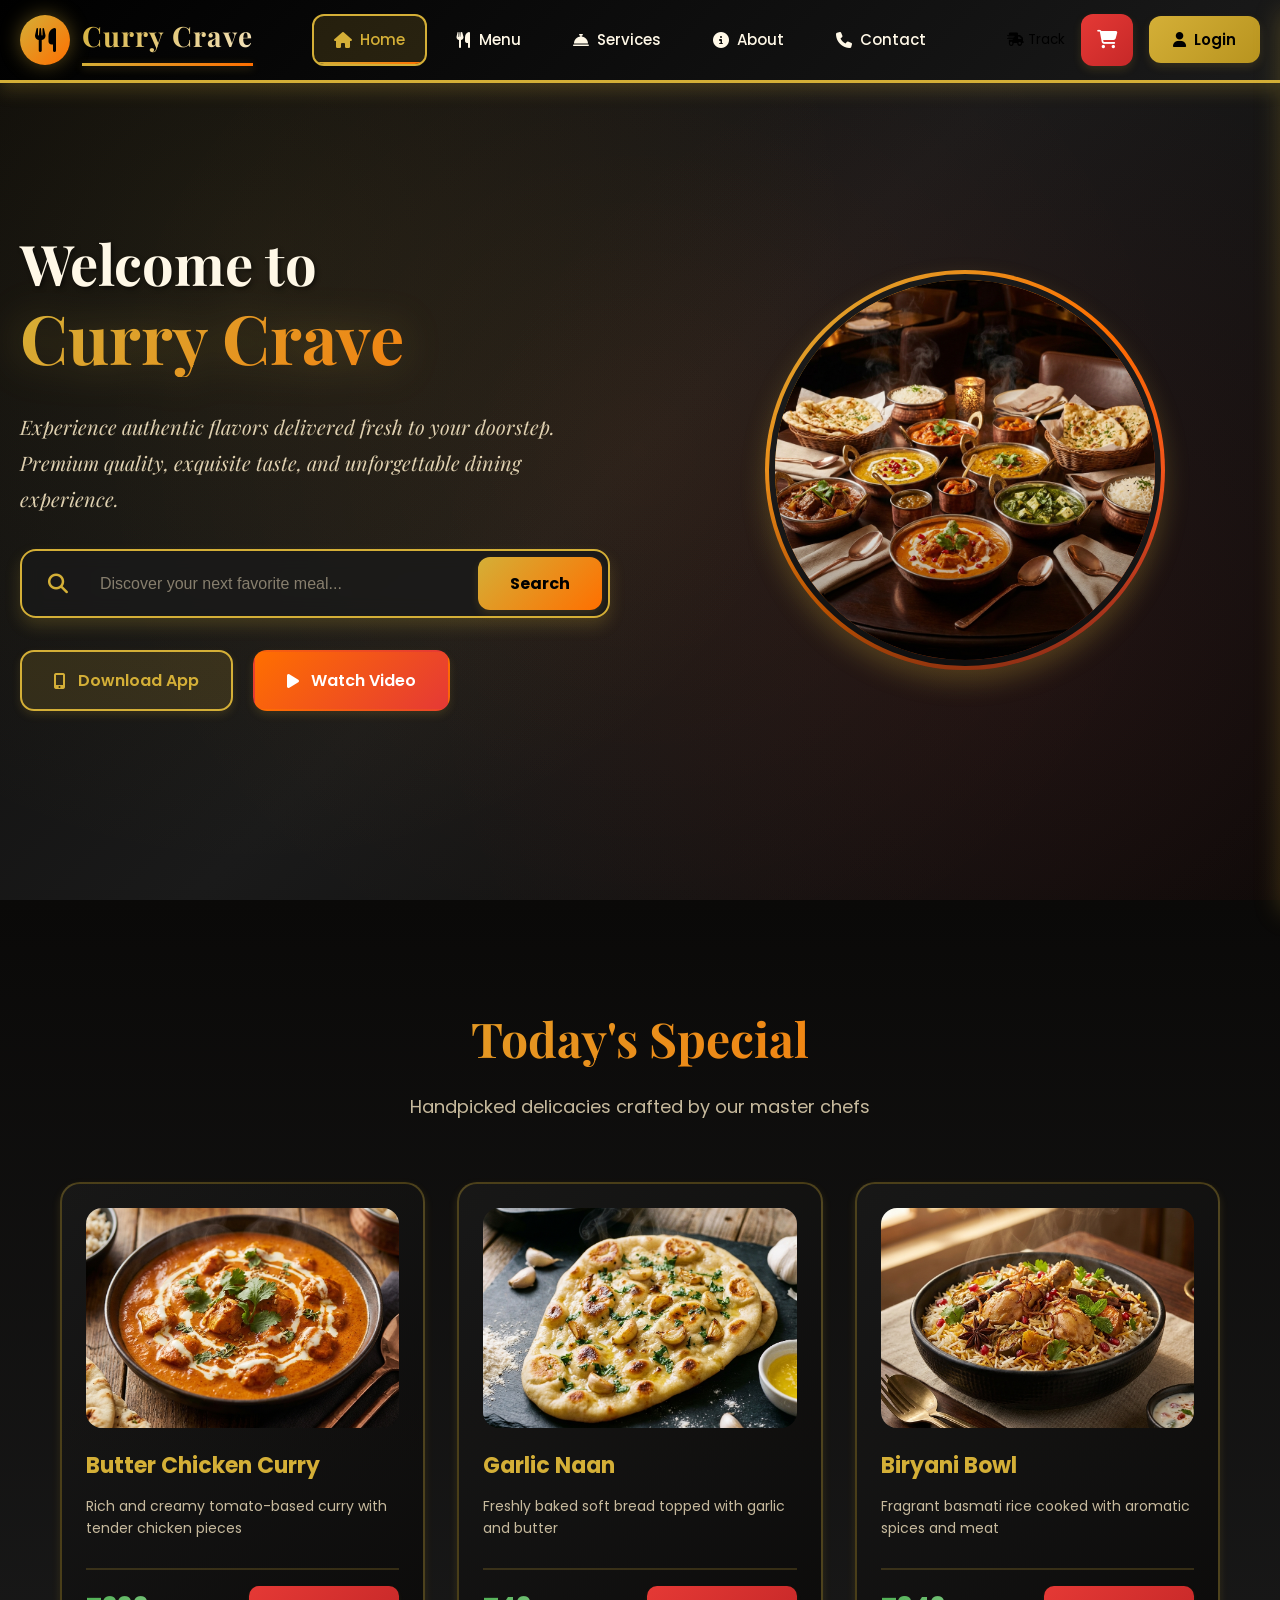
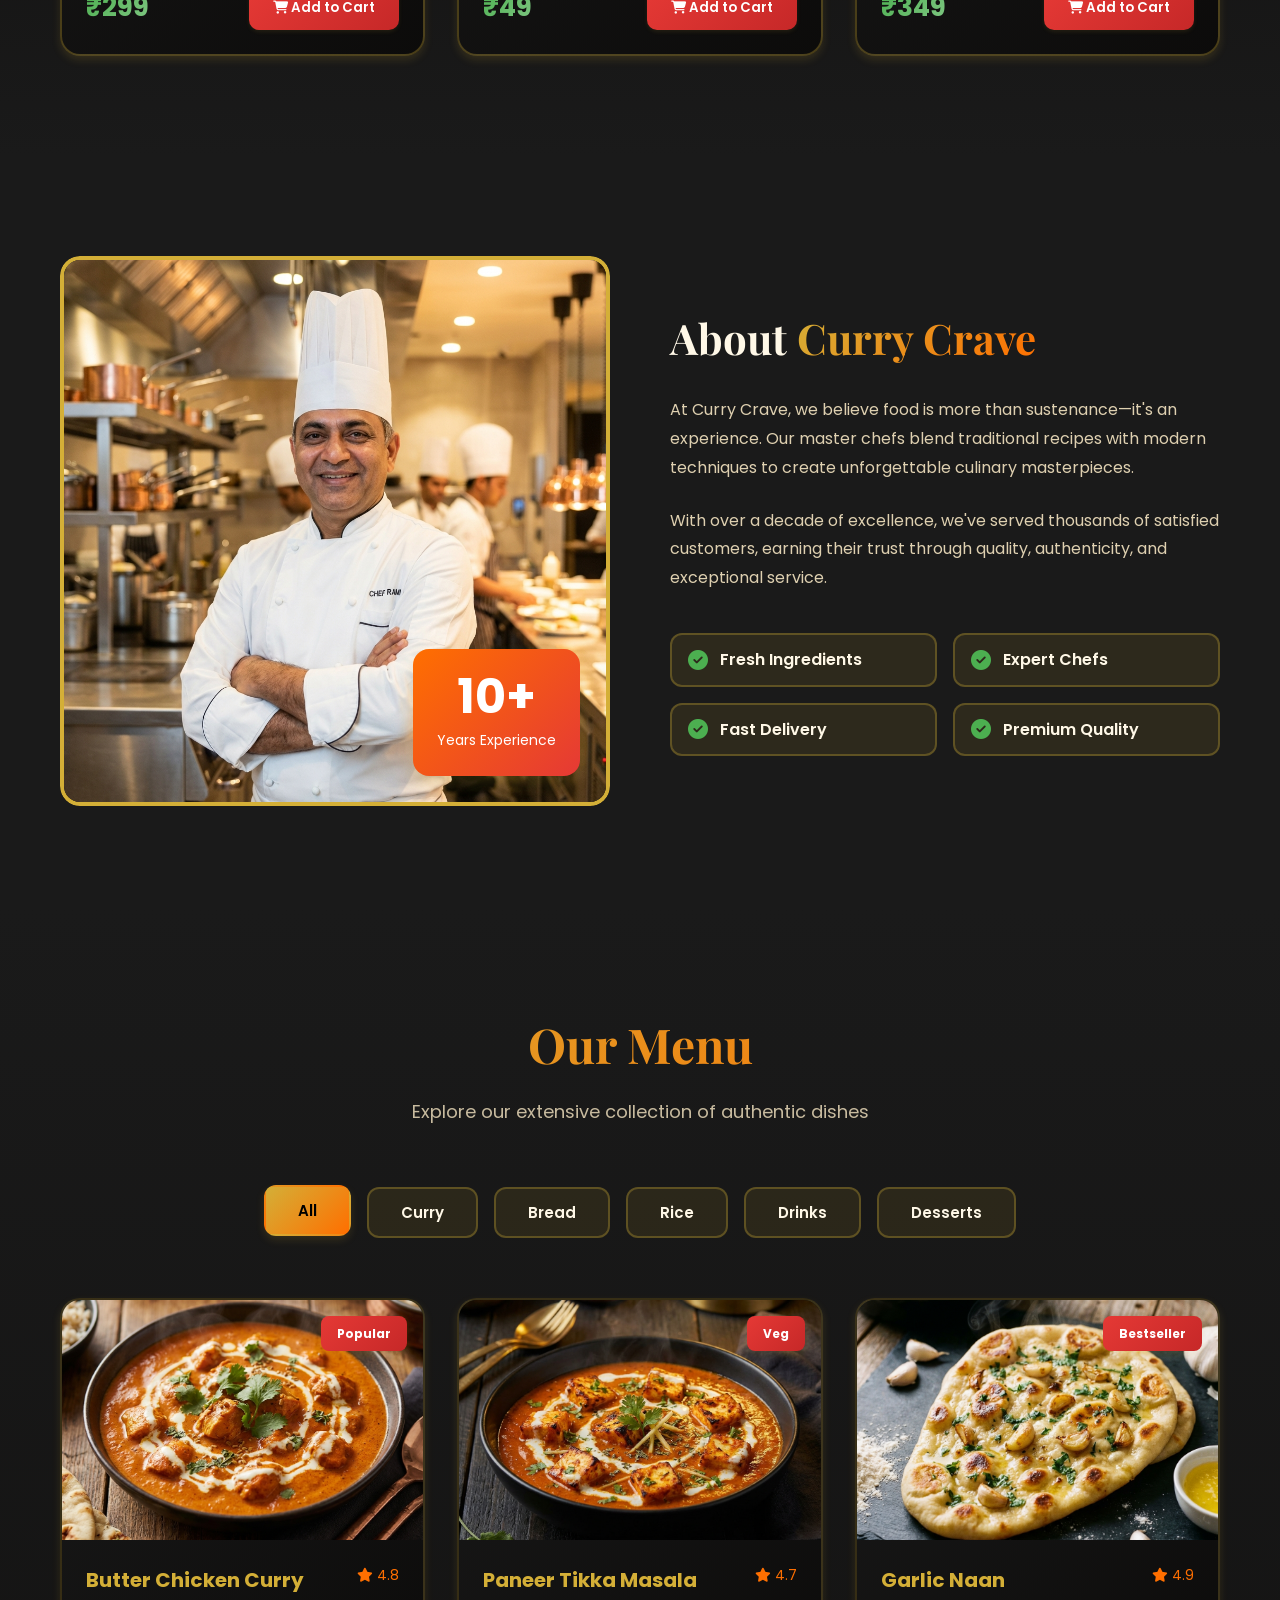
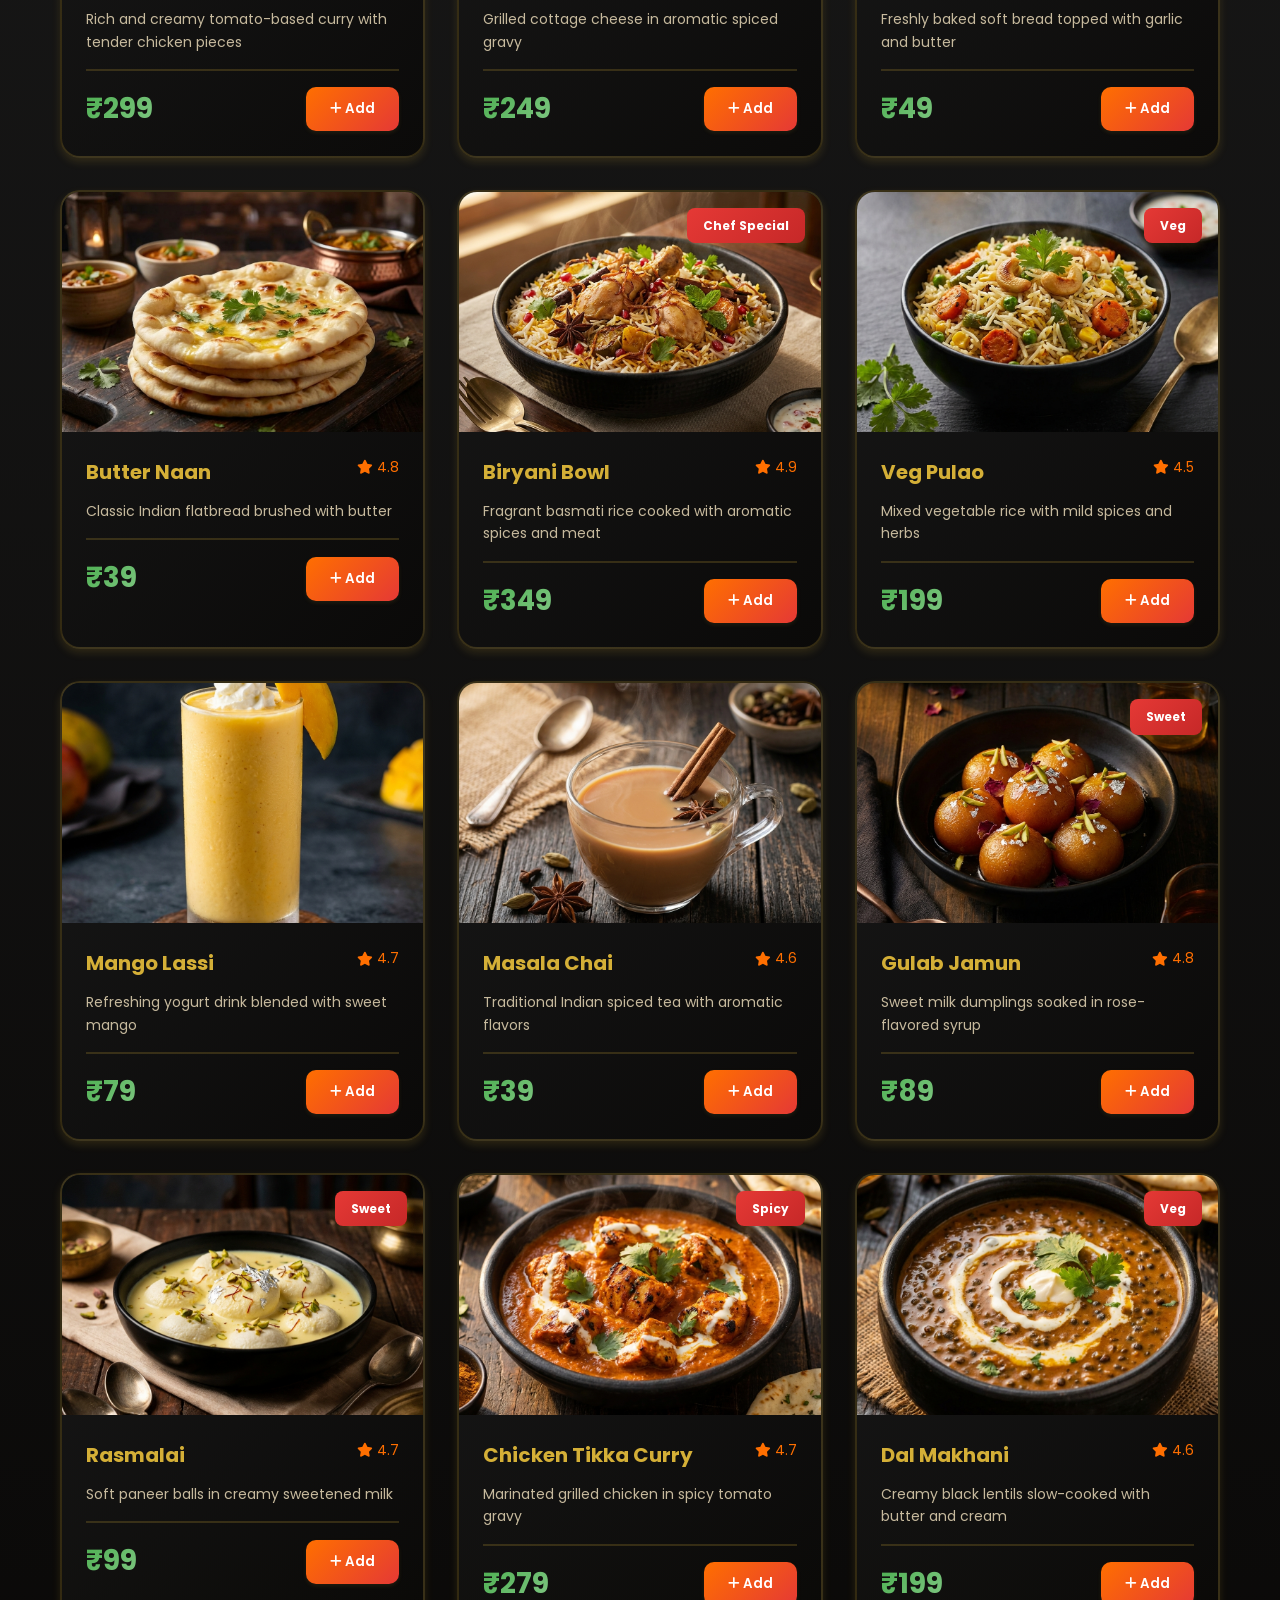
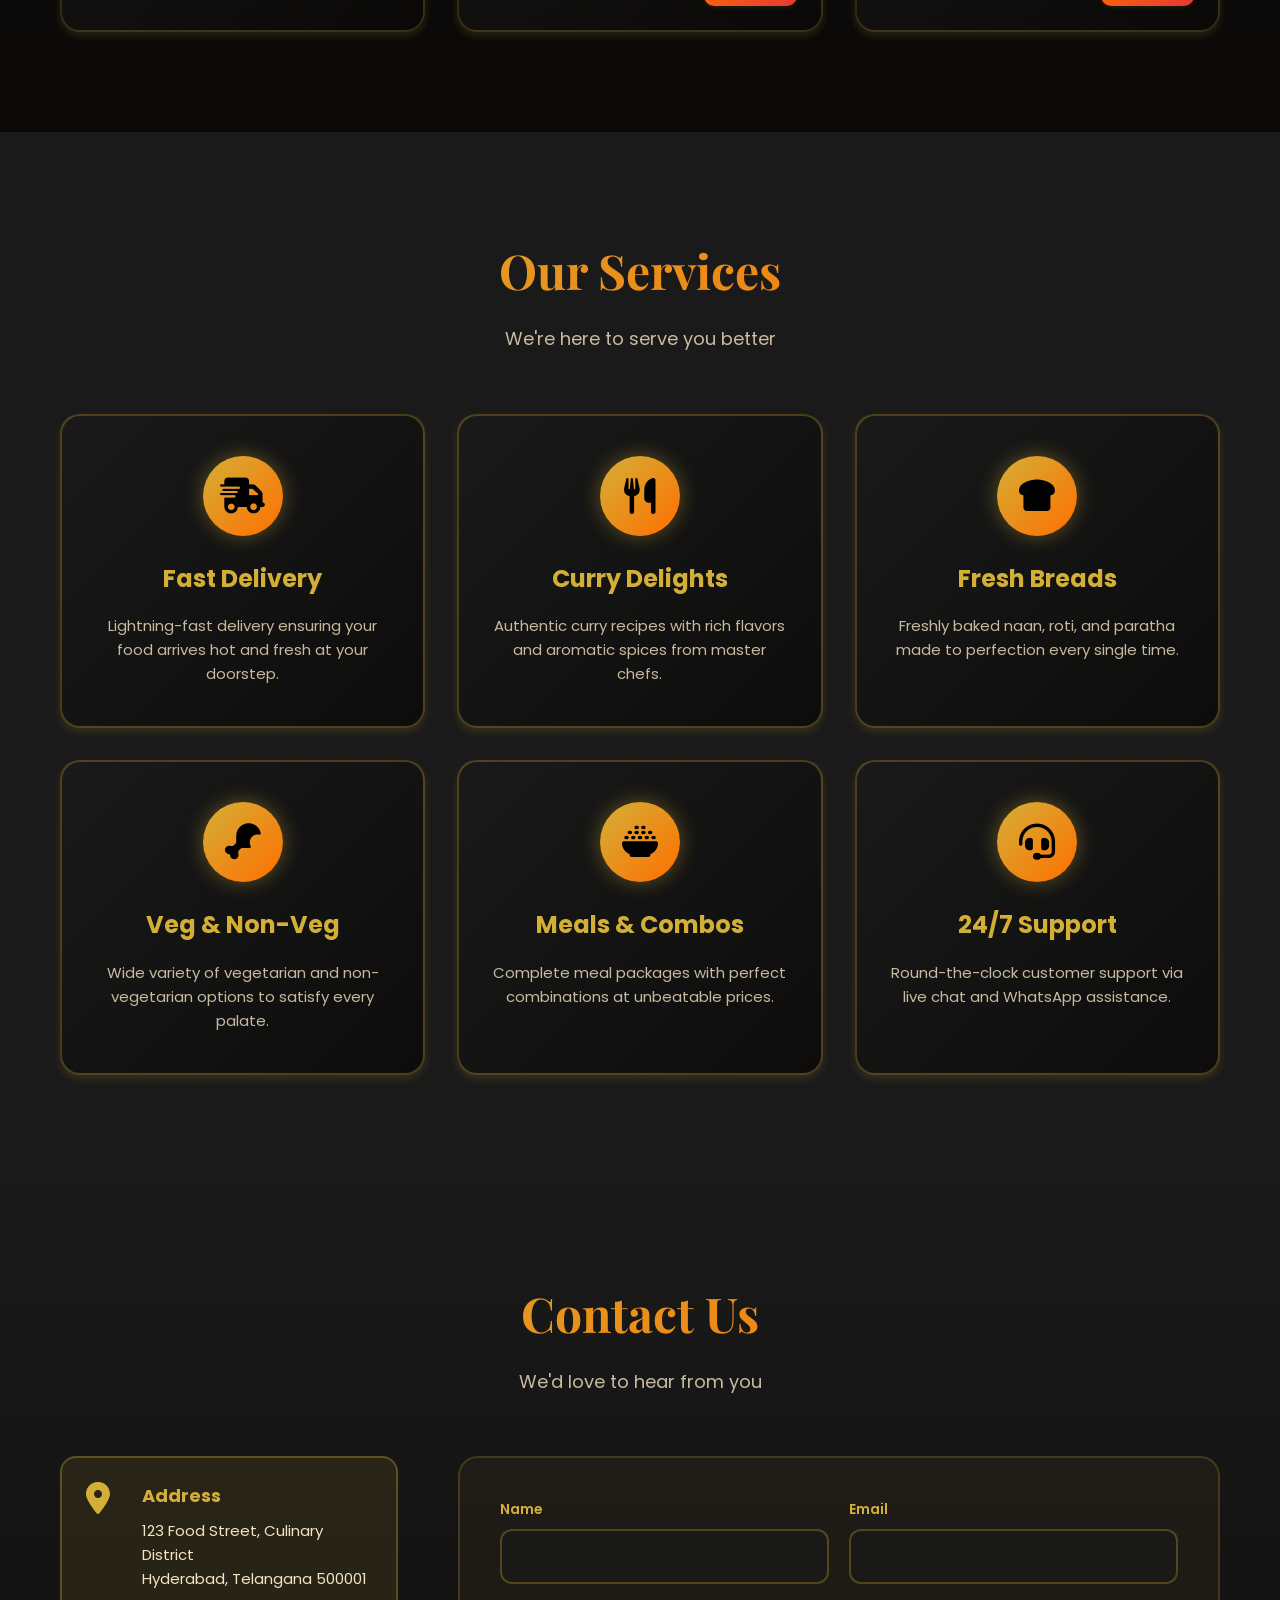
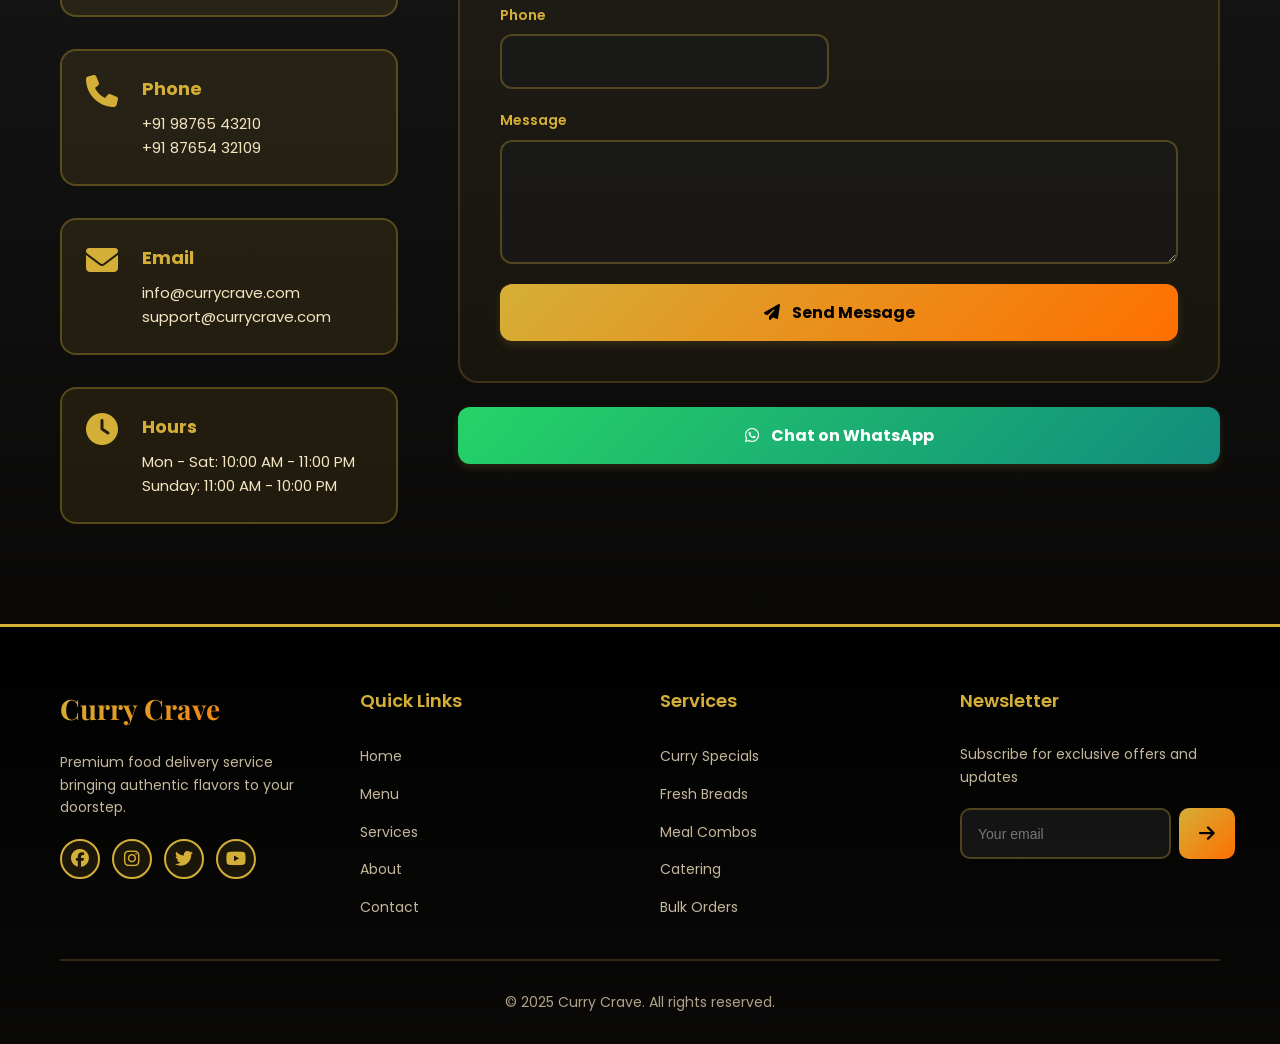
==== commit c2bf3a85: "feat: Implement real admin authentication, integrate menu item CRUD operations, and display live das" ====
--- a/index.html
+++ b/index.html
@@ -1,13 +1,17 @@
 <!DOCTYPE html>
 <html lang="en">
+
 <head>
     <meta charset="UTF-8">
     <meta name="viewport" content="width=device-width, initial-scale=1.0">
     <title>Curry Crave - Premium Food Delivery</title>
     <link rel="stylesheet" href="css/styles.css">
     <link rel="stylesheet" href="https://cdnjs.cloudflare.com/ajax/libs/font-awesome/6.4.0/css/all.min.css">
-    <link href="https://fonts.googleapis.com/css2?family=Playfair+Display:wght@400;700&family=Poppins:wght@300;400;500;600;700&display=swap" rel="stylesheet">
+    <link
+        href="https://fonts.googleapis.com/css2?family=Playfair+Display:wght@400;700&family=Poppins:wght@300;400;500;600;700&display=swap"
+        rel="stylesheet">
 </head>
+
 <body>
     <!-- Navigation Bar -->
     <nav class="navbar" id="navbar">
@@ -22,7 +26,7 @@
                     <div class="logo-underline"></div>
                 </div>
             </div>
-            
+
             <!-- Desktop Navigation -->
             <div class="nav-links desktop-nav">
                 <a href="#home" class="nav-link active">
@@ -107,15 +111,16 @@
                     <span class="hero-highlight">Curry Crave</span>
                 </h1>
                 <p class="hero-subtitle">
-                    Experience authentic flavors delivered fresh to your doorstep. Premium quality, 
+                    Experience authentic flavors delivered fresh to your doorstep. Premium quality,
                     exquisite taste, and unforgettable dining experience.
                 </p>
-                
+
                 <!-- Search Bar -->
                 <form class="hero-search" id="heroSearchForm">
                     <div class="search-wrapper">
                         <i class="fas fa-search search-icon"></i>
-                        <input type="text" id="searchInput" placeholder="Discover your next favorite meal..." class="search-input">
+                        <input type="text" id="searchInput" placeholder="Discover your next favorite meal..."
+                            class="search-input">
                         <button type="submit" class="search-btn">Search</button>
                     </div>
                 </form>
@@ -161,7 +166,7 @@
                 <h2 class="section-title">Today's Special</h2>
                 <p class="section-subtitle">Handpicked delicacies crafted by our master chefs</p>
             </div>
-            
+
             <div class="special-items" id="specialItems">
                 <!-- Special items will be dynamically loaded -->
             </div>
@@ -182,12 +187,12 @@
                 <div class="about-text">
                     <h2 class="about-title">About <span class="highlight">Curry Crave</span></h2>
                     <p class="about-description">
-                        At Curry Crave, we believe food is more than sustenance—it's an experience. 
-                        Our master chefs blend traditional recipes with modern techniques to create 
+                        At Curry Crave, we believe food is more than sustenance—it's an experience.
+                        Our master chefs blend traditional recipes with modern techniques to create
                         unforgettable culinary masterpieces.
                     </p>
                     <p class="about-description">
-                        With over a decade of excellence, we've served thousands of satisfied customers, 
+                        With over a decade of excellence, we've served thousands of satisfied customers,
                         earning their trust through quality, authenticity, and exceptional service.
                     </p>
                     <div class="about-features">
@@ -443,7 +448,9 @@
             <i class="fas fa-times"></i>
         </button>
         <div class="video-container">
-            <iframe id="videoFrame" width="100%" height="100%" src="" frameborder="0" allow="accelerometer; autoplay; clipboard-write; encrypted-media; gyroscope; picture-in-picture" allowfullscreen></iframe>
+            <iframe id="videoFrame" width="100%" height="100%" src="" frameborder="0"
+                allow="accelerometer; autoplay; clipboard-write; encrypted-media; gyroscope; picture-in-picture"
+                allowfullscreen></iframe>
         </div>
     </div>
 
@@ -523,7 +530,9 @@
     </div>
 
     <!-- Scripts -->
+    <script src="js/api.js"></script>
     <script src="js/cart.js"></script>
     <script src="js/main.js"></script>
 </body>
-</html>
+
+</html><script src="js/orderTracking.js"></script>
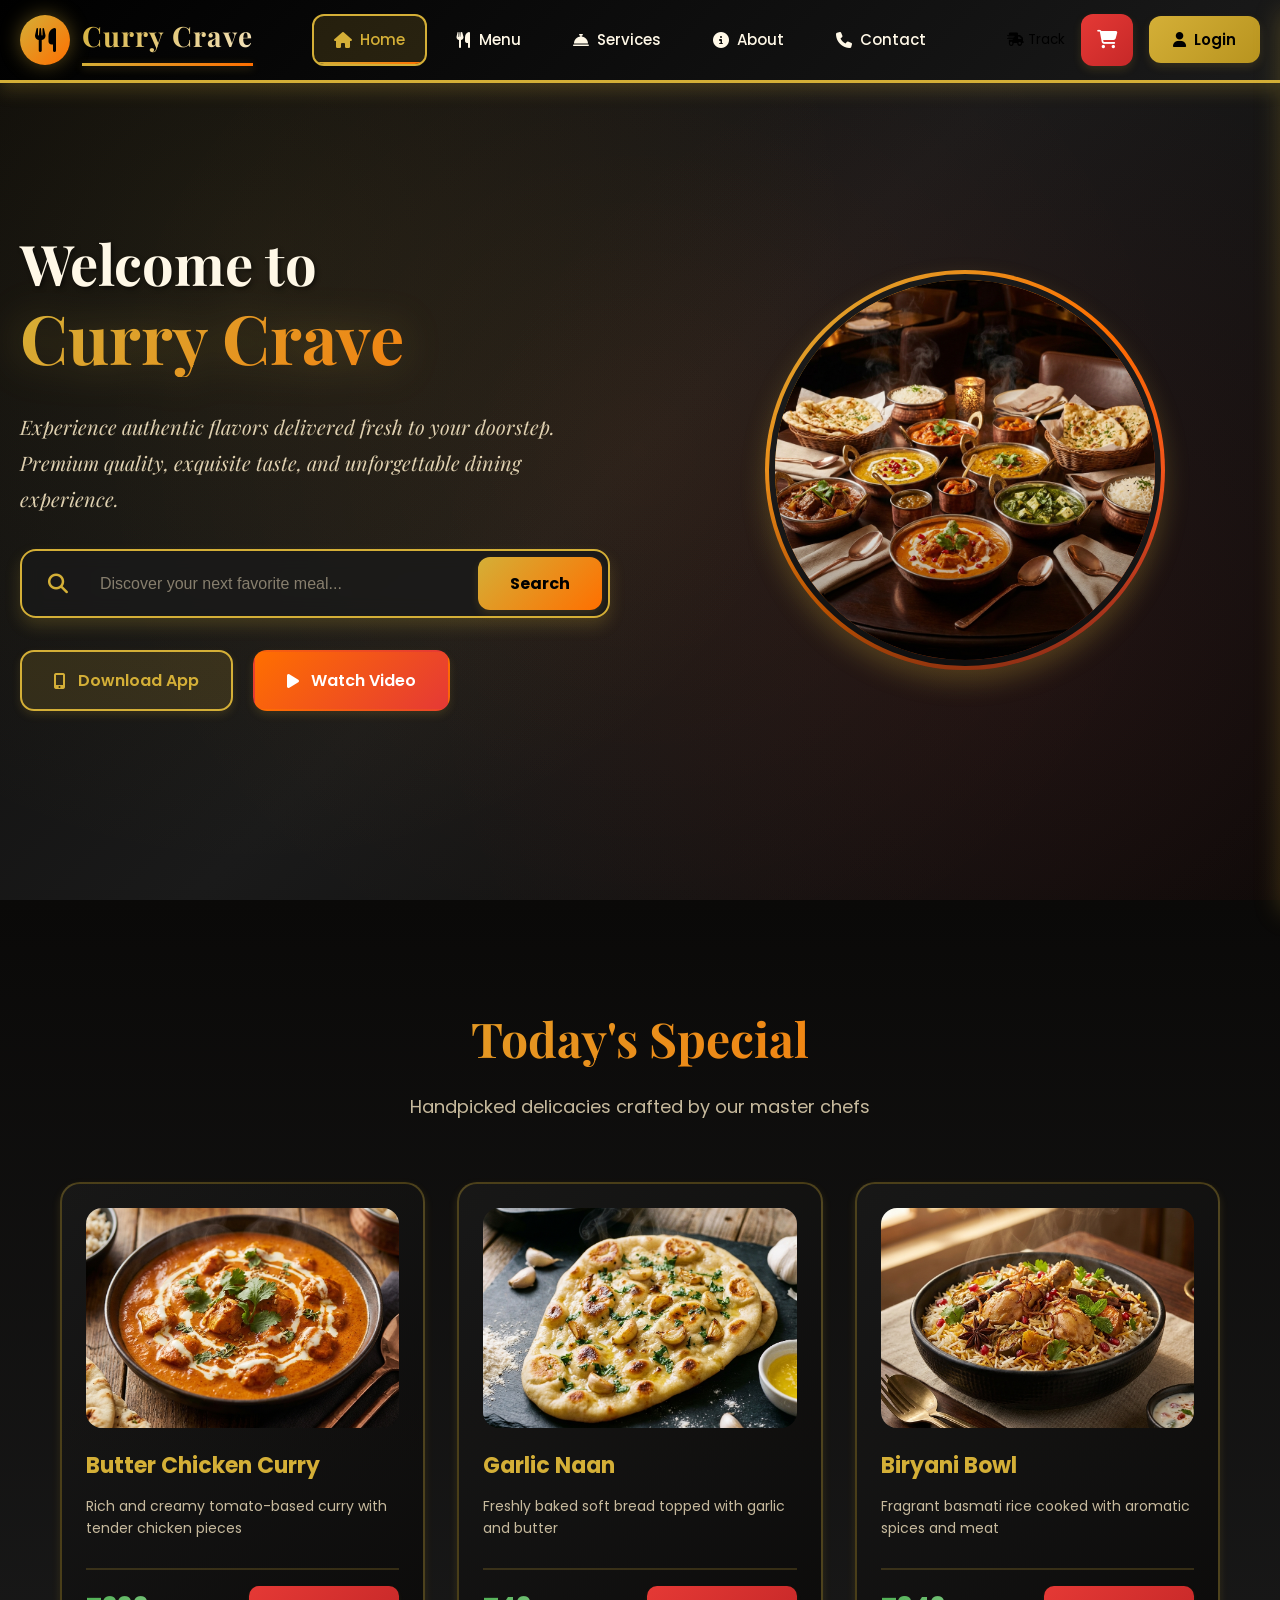
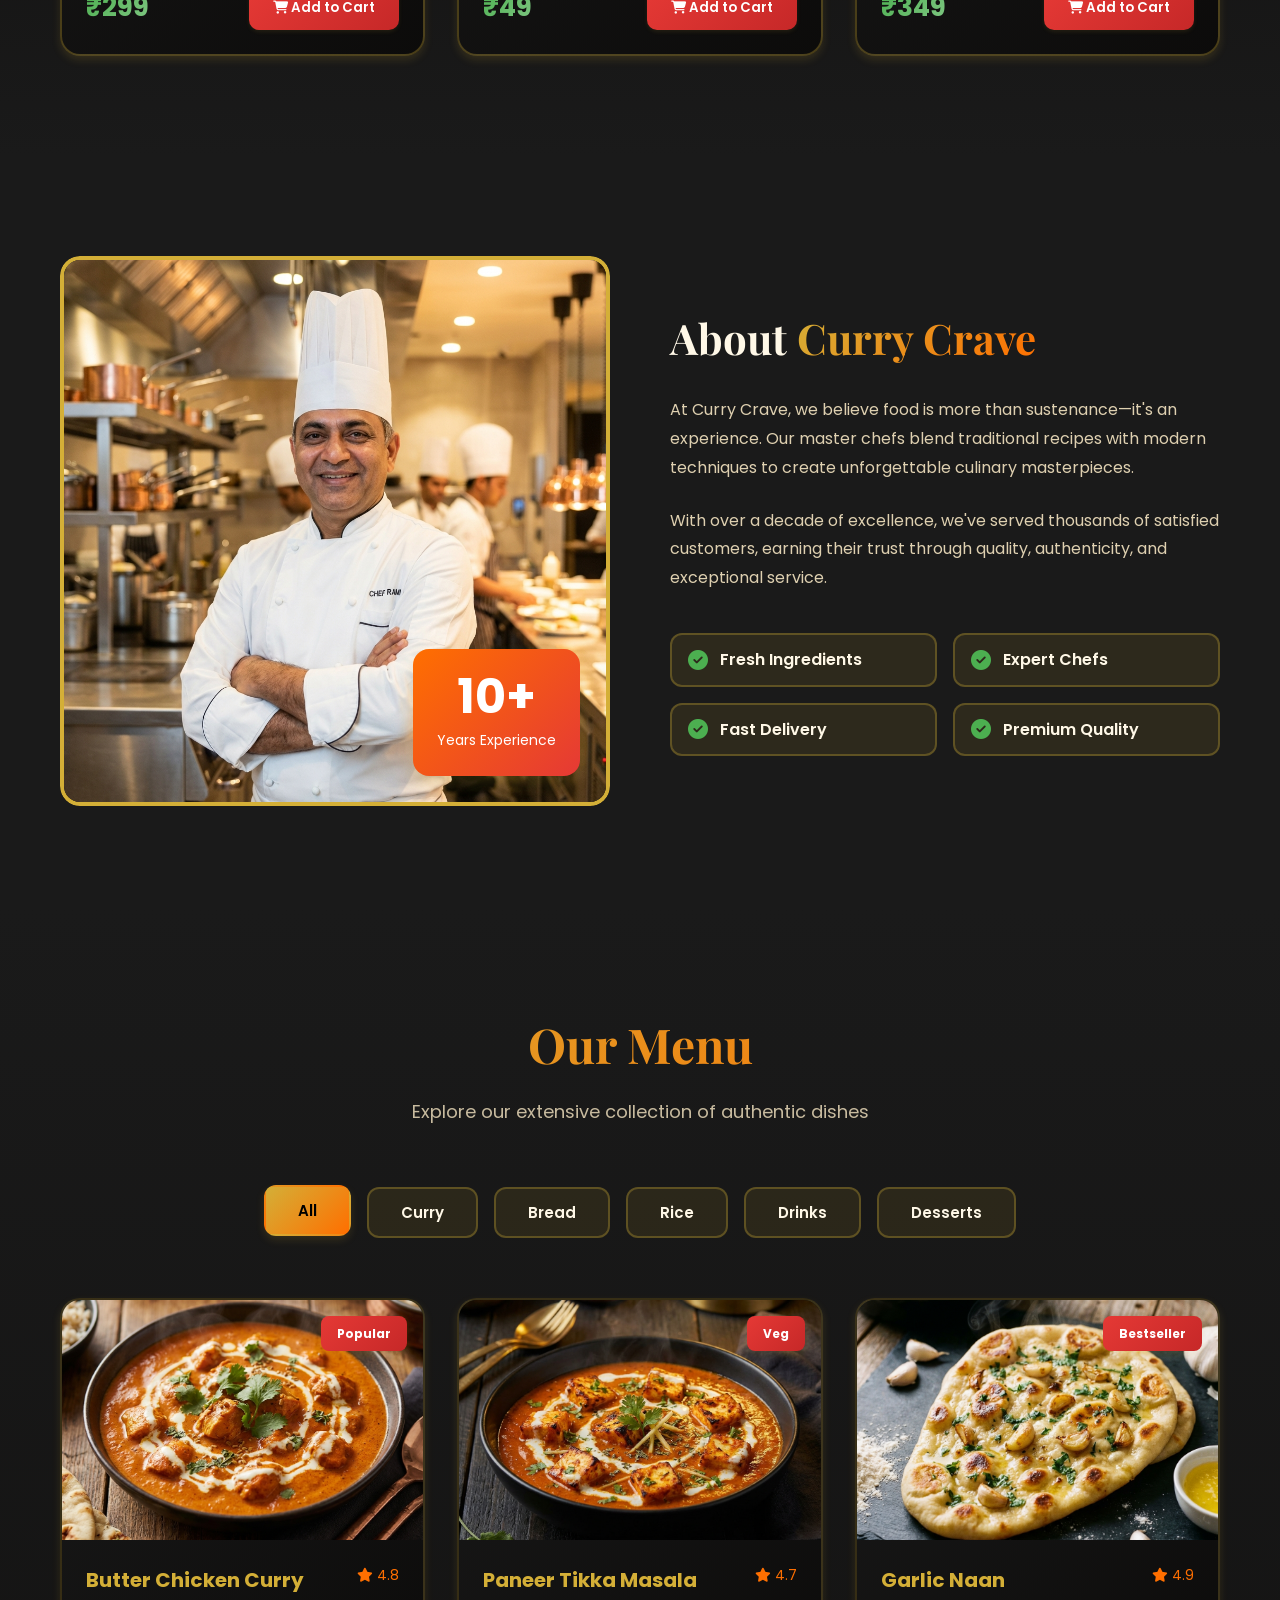
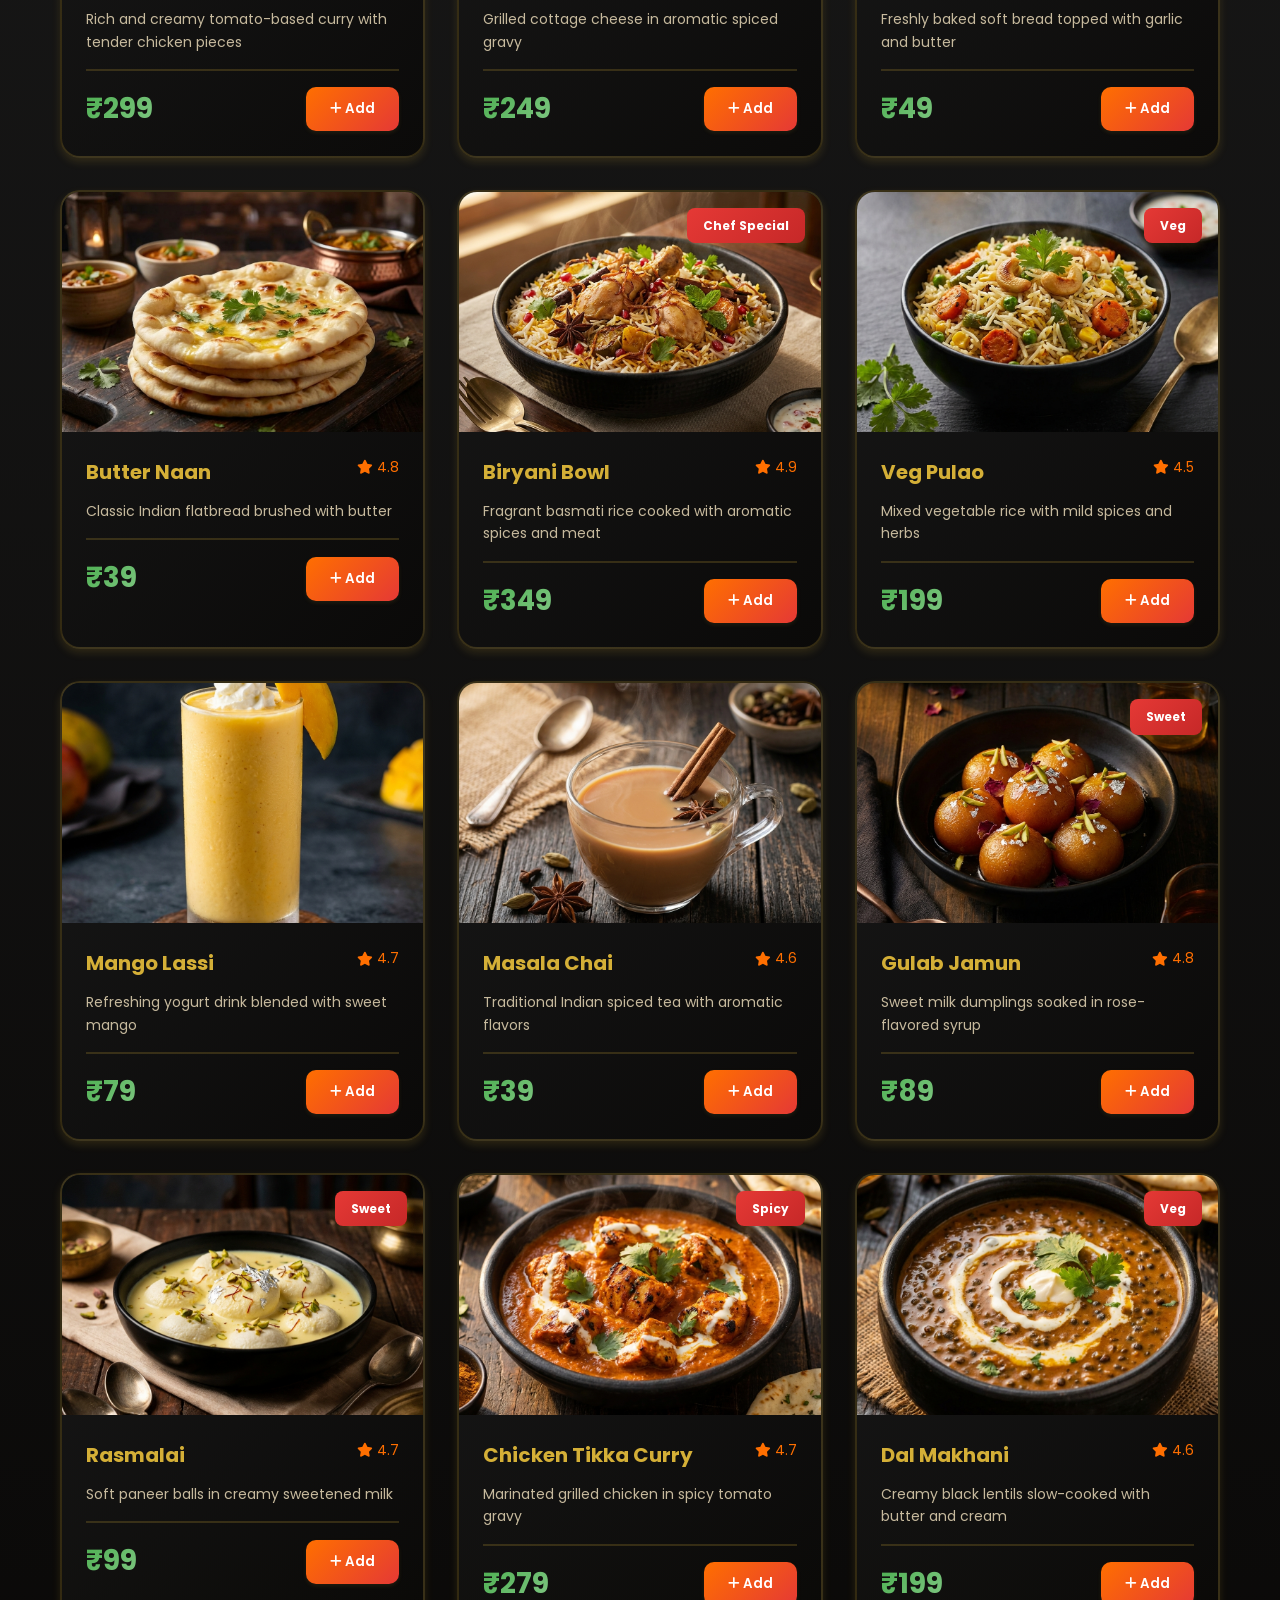
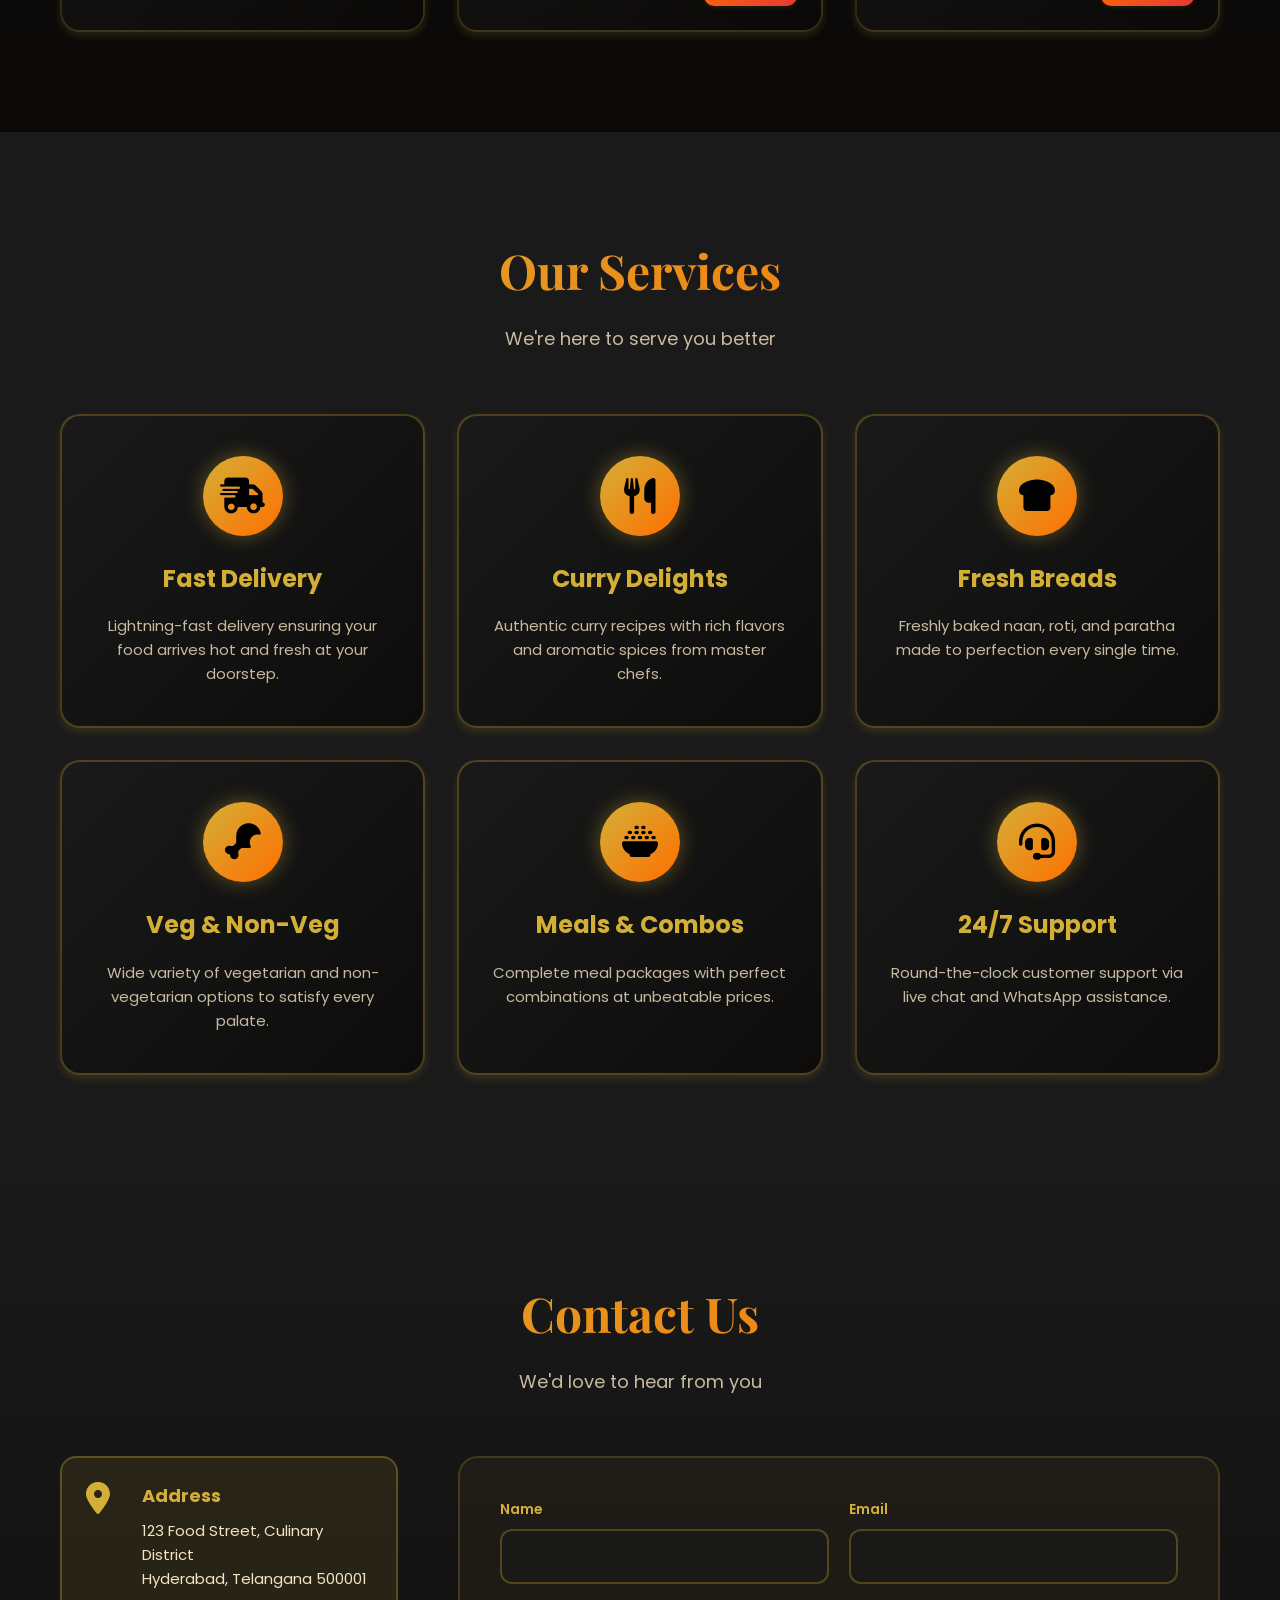
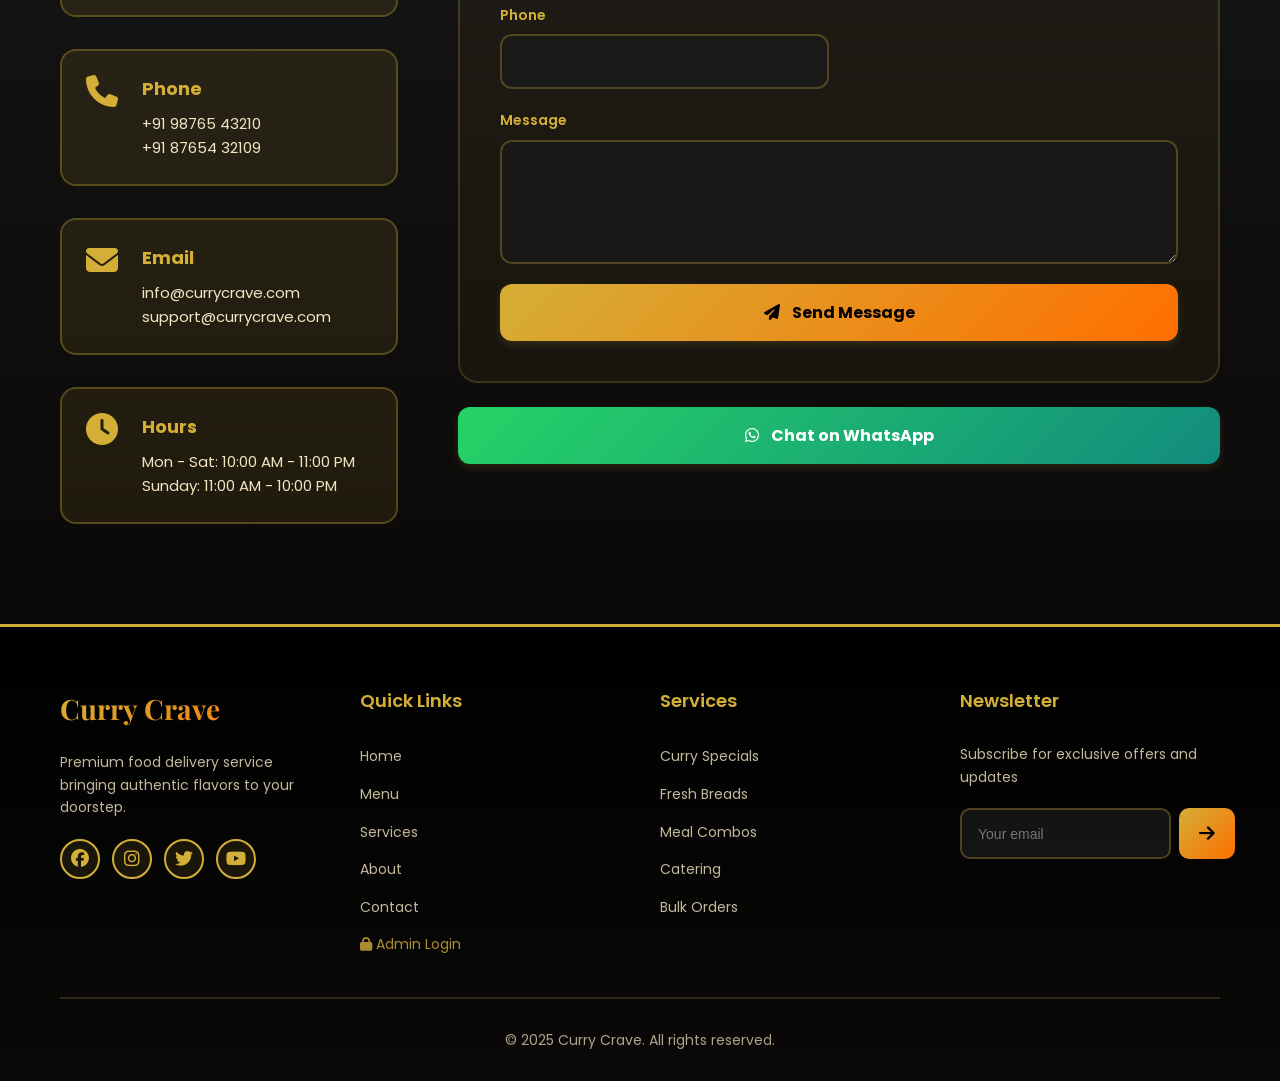
==== commit f4b82a40: "Major updates: Admin panel fixes, cart improvements, search & filter, cleanup - Fixed order filter f" ====
--- a/index.html
+++ b/index.html
@@ -412,6 +412,7 @@
                         <li><a href="#services">Services</a></li>
                         <li><a href="#about">About</a></li>
                         <li><a href="#contact">Contact</a></li>
+                        <li><a href="admin.html" style="color: #D4AF37;"><i class="fas fa-lock"></i> Admin Login</a></li>
                     </ul>
                 </div>
 
